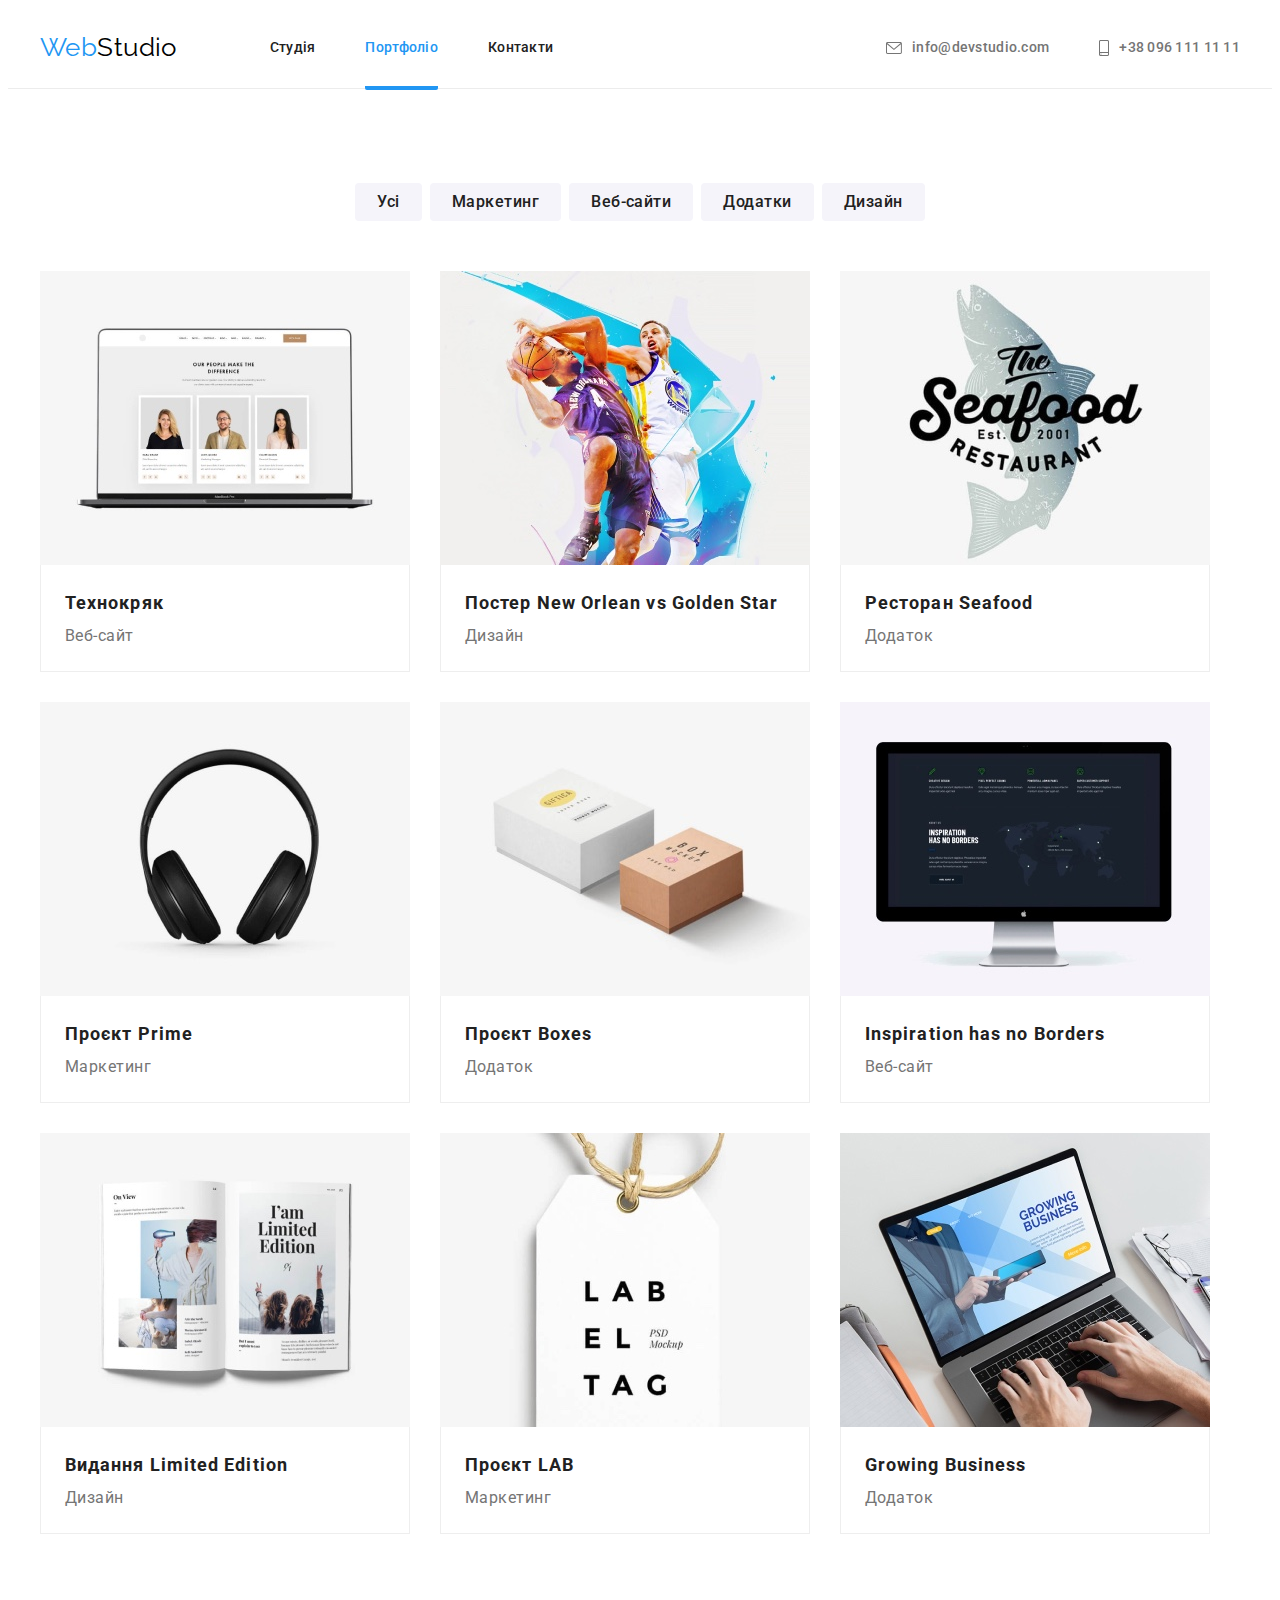
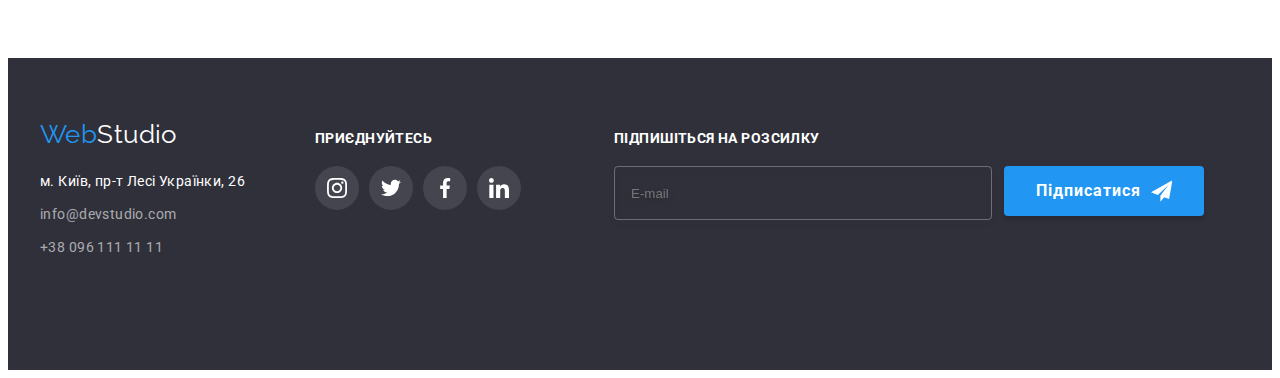
==== portfolio.html @ 144c20e2 "основа" ====
<!DOCTYPE html>
<html lang="uk">
<head>
    <meta charset="UTF-8">
    <meta http-equiv="X-UA-Compatible" content="IE=edge">
    <meta name="viewport" content="width=device-width, initial-scale=1.0">
    <title>Document</title>
    <link href="https://fonts.googleapis.com/css2?family=Raleway:wght@700&family=Roboto:wght@400;500;700;900&display=swap" 
          rel="stylesheet">
    <link rel="stylesheet" href="https://cdnjs.cloudflare.com/ajax/libs/modern-normalize/1.1.0/modern-normalize.min.css" integrity="sha512-wpPYUAdjBVSE4KJnH1VR1HeZfpl1ub8YT/NKx4PuQ5NmX2tKuGu6U/JRp5y+Y8XG2tV+wKQpNHVUX03MfMFn9Q==" 
                crossorigin="anonymous" referrerpolicy="no-referrer" />
    <link rel="stylesheet" href="./css/styles.css"/>
</head>
<body>
    <header class="header">
        <div class="container row">
            <nav class="header-left">
                <a class="studio" href="./index.html">
                    <span class="logo">Web</span><span class="logo-second">Studio</span>
                </a>
                <ul class="site-nav">
                    <li class="site-face"><a href="./index.html" class="link">Студія</a></li>
                    <li class="site-face"><a href="./portfolio.html" class="link current">Портфоліо</a></li>
                    <li class="site-face"><a href="" class="link">Контакти</a></li>
                </ul>
            </nav>
            <ul class="header-right">
                <li class="header-contact">
                    <a class="contacts-adress" href="mailto:info@devstudio.com">
                        <svg class="header-icon-mail" width="16" height="12">
                            <use href="./images/icons.svg#icon-envelope"></use>
                        </svg>
                        info@devstudio.com
                    </a>
                </li>
                <li class="header-contact">
                    <a class="contacts-adress" href="tel:+380961111111">
                        <svg class="header-icon-phone" width="10" height="16">
                            <use href="./images/icons.svg#icon-smartphone"></use>
                        </svg>
                        +38 096 111 11 11
                    </a>
                </li>
            </ul>
        </div>
    </header>
    <main>
        <section class="but-nav-main">   
            <div class="container but">
                <ul class="but-nav-row"><h1 class="benefit-title-item">Навігація вкладок</h1>
                    <li class="but-item"><button class="but-nav" type="button">Усі</button></li>
                    <li class="but-item"><button class="but-nav" type ="button">Маркетинг</button></li>
                    <li class="but-item"><button class="but-nav" type="button">Веб-сайти</button></li>
                    <li class="but-item"><button class="but-nav" type ="button">Додатки</button></li>
                    <li class="but-item"><button class="but-nav" type ="button">Дизайн</button></li>
                </ul>
            </div>
            <div class="container">
                <ul class="port-row"><h2 class="benefit-title-item">Перелік додатків та посилань</h2>   
                    <li class="port-item">
                        <a href="" class="port">
                            <div class="port-img-action">
                                <img class="port-img" src="./images/img-11.jpg" alt="Технокряк" width="370">
                                <div class="port-action">
                                    <p class="port-text-action">
                                        Ресурс пропонує комплексні пропозиції з різним рівнем функціоналу та сервісів. Все це дозволить відвідувачу отримати
                                        вичерпні відомості про компанію чи приватну особу.
                                    </p>
                                </div>
                            </div>
                            <div class="port-back">
                                <h3 class="port-link">Технокряк</h3>
                                <p class="port-link-text">Веб-сайт</p>
                            </div>
                        </a>
                    </li>
                    <li class="port-item">
                        <a href="" class="port">
                            <div class="port-img-action">
                                <img class="port-img" src="./images/img-2.jpg" alt="Постер" width="370">
                                <div class="port-action">
                                    <p class="port-text-action">
                                        Ресурс пропонує комплексні пропозиції з різним рівнем функціоналу та сервісів. Все це дозволить відвідувачу
                                        отримати
                                        вичерпні відомості про компанію чи приватну особу.
                                    </p>
                                </div>
                            </div>
                            <div class="port-back">
                                <h3 class="port-link">Постер New Orlean vs Golden Star</h3>
                                <p class="port-link-text">Дизайн</p>
                            </div>
                        </a>
                    </li>
                    <li class="port-item">
                        <a href="" class="port">
                            <div class="port-img-action">
                                <img class="port-img" src="./images/img-33.jpg" alt="Ресторан" width="370">
                                <div class="port-action">
                                    <p class="port-text-action">
                                        Ресурс пропонує комплексні пропозиції з різним рівнем функціоналу та сервісів. Все це дозволить відвідувачу
                                        отримати
                                        вичерпні відомості про компанію чи приватну особу.
                                    </p>
                                </div>
                            </div>
                            <div class="port-back">
                                <h3 class="port-link">Ресторан Seafood </h3>
                                <p class="port-link-text">Додаток</p>
                            </div>
                        </a>
                    </li>
                    <li class="port-item">
                        <a href="" class="port">
                            <div class="port-img-action">
                                <img class="port-img" src="./images/img-4.jpg" alt="Проєкт" width="370">
                                <div class="port-action">
                                    <p class="port-text-action">
                                        Ресурс пропонує комплексні пропозиції з різним рівнем функціоналу та сервісів. Все це дозволить відвідувачу
                                        отримати
                                        вичерпні відомості про компанію чи приватну особу.
                                    </p>
                                </div>
                            </div>
                            <div class="port-back">
                                <h3 class="port-link">Проєкт Prime</h3>
                                <p class="port-link-text">Маркетинг</p>
                            </div>
                        </a>
                    </li>
                    <li class="port-item">
                        <a href="" class="port"> 
                            <div class="port-img-action">
                                <img class="port-img" src="./images/img-5.jpg" alt="Проєкт" width="370">
                                <div class="port-action">
                                    <p class="port-text-action">
                                        Ресурс пропонує комплексні пропозиції з різним рівнем функціоналу та сервісів. Все це дозволить відвідувачу
                                        отримати
                                        вичерпні відомості про компанію чи приватну особу.
                                    </p>
                                </div>
                            </div>
                            <div class="port-back">
                                <h3 class="port-link">Проєкт Boxes</h3>
                                <p class="port-link-text">Додаток</p>
                            </div>
                        </a>
                    </li>
                    <li class="port-item">
                        <a href="" class="port">
                            <div class="port-img-action">
                                <img class="port-img" src="./images/img-6.jpg" alt="Inspiration" width="370">
                                <div class="port-action">
                                    <p class="port-text-action">
                                        Ресурс пропонує комплексні пропозиції з різним рівнем функціоналу та сервісів. Все це дозволить відвідувачу
                                        отримати
                                        вичерпні відомості про компанію чи приватну особу.
                                    </p>
                                </div>
                            </div>
                            <div class="port-back">
                                <h3 class="port-link">Inspiration has no Borders</h3>
                                <p class="port-link-text">Веб-сайт</p>
                            </div>
                        </a>
                    </li>
                    <li class="port-item">
                        <a href="" class="port">
                            <div class="port-img-action">
                                <img class="port-img" src="./images/img-7.jpg" alt="Видання" width="370">
                                <div class="port-action">
                                    <p class="port-text-action">
                                        Ресурс пропонує комплексні пропозиції з різним рівнем функціоналу та сервісів. Все це дозволить відвідувачу
                                        отримати
                                        вичерпні відомості про компанію чи приватну особу.
                                    </p>
                                </div>
                            </div>
                            <div class="port-back">
                                <h3 class="port-link">Видання Limited Edition</h3>
                                <p class="port-link-text">Дизайн</p>
                            </div>
                        </a>
                    </li>
                    <li class="port-item"> <a href="" class="port">
                        <div class="port-img-action">
                            <img class="port-img" src="./images/img-8.jpg" alt="Проєкт" width="370">
                            <div class="port-action">
                                <p class="port-text-action">
                                    Ресурс пропонує комплексні пропозиції з різним рівнем функціоналу та сервісів. Все це дозволить відвідувачу
                                    отримати
                                    вичерпні відомості про компанію чи приватну особу.
                                </p>
                            </div>
                        </div>
                        <div class="port-back">
                            <h3 class="port-link">Проєкт LAB</h3>
                            <p class="port-link-text">Маркетинг</p>
                        </div></a>
                    </li>
                    <li class="port-item">
                        <a href="" class="port">
                            <div class="port-img-action">
                                <img class="port-img" src="./images/img-9.jpg" alt="Growing" width="370">
                                <div class="port-action">
                                    <p class="port-text-action">
                                        Ресурс пропонує комплексні пропозиції з різним рівнем функціоналу та сервісів. Все це дозволить відвідувачу
                                        отримати
                                        вичерпні відомості про компанію чи приватну особу.
                                    </p>
                                </div>
                            </div>
                            <div class="port-back">
                                <h3 class="port-link">Growing Business</h3>
                                <p class="port-link-text">Додаток</p>
                            </div>
                        </a>
                    </li>  
                </ul>
            </div>
        </section>
    </main>
    <footer class="footer">
        <div class="container footer-main">
            <div class="footer-adress-main">
                <a class="studio-footer" href="./index.html">
                    <span class="logo">Web</span><span class="logo-third">Studio</span>
                </a>
                <address>
                    <ul>
                        <li class="li-fot"><a
                                href="https://www.google.com/maps/place/%D0%B1%D1%83%D0%BB.+%D0%9B%D0%B5%D1%81%D0%B8+%D0%A3%D0%BA%D1%80%D0%B0%D0%B8%D0%BD%D0%BA%D0%B8,+26,+%D0%9A%D0%B8%D0%B5%D0%B2,+%D0%A3%D0%BA%D1%80%D0%B0%D0%B8%D0%BD%D0%B0,+02000/@50.4265807,30.5383858,17z/data=!3m1!4b1!4m5!3m4!1s0x40d4cf0e033ecbe9:0x57a4dffefec77da0!8m2!3d50.4265807!4d30.5383858"
                                target="_blank" rel="noopener noreferrer" class="footer-geoadress">м. Київ, пр-т Лесі
                                Українки, 26</a> </li>
                        <li class="li-fot"><a href="mailto:info@devstudio.com" class="footer-adress">info@devstudio.com</a>
                        </li>
                        <li class="li-fot"><a href="tel:+380961111111" class="footer-adress">+38 096 111 11 11</a></li>
                    </ul>
                </address>
            </div>
            <div class="follow-main">
                <h3 class="follow-text">ПРИЄДНУЙТЕСЬ</h3>
                <ul class="follow">
                    <li class="follow-item">
                        <a class="follow-link">
                            <svg class="follow-icon" width="20" height="20">
                                <use href="./images/icons.svg#icon-instagram"></use>
                            </svg>
                        </a>
                    </li>
                    <li class="follow-item">
                        <a class="follow-link">
                            <svg class="follow-icon" width="20" height="20">
                                <use href="./images/icons.svg#icon-twitter"></use>
                            </svg>
                        </a>
                    </li>
                    <li class="follow-item">
                        <a class="follow-link">
                            <svg class="follow-icon" width="20" height="20">
                                <use href="./images/icons.svg#icon-facebook"></use>
                            </svg>
                        </a>
                    </li>
                    <li class="follow-item">
                        <a class="follow-link">
                            <svg class="follow-icon" width="20" height="20">
                                <use href="./images/icons.svg#icon-linkedin"></use>
                            </svg>
                        </a>
                    </li>
                </ul>
            </div>
            <div class="window">
                <h3 class="follow-text">ПІДПИШІТЬСЯ НА РОЗСИЛКУ</h3>
                <form class="window-form">
                    <label class=" window-item">
                        <input class="window-input" name="user-mail" placeholder="E-mail"></textarea>
                        <button class="button btn-window" type="submit">Підписатися
                            <svg class="window-icon" width="24" height="24">
                                <use href="./images/icons.svg#icon-send"></use>
                            </svg>
                        </button>
                    </label>
                </form>
            </div>
        </div>
    </footer>
    <script src="./js/modal.js"></script>
    </body>
</html>
---- css/styles.css ----
/*  колір тексту #757575 */
/*  колір заголовка #212121 */
/*  колір виділення #2196F3 */
/* колір фона #F5F5F5*/
/* колір фону героя #2F303A */
/*  колір фону секції з викладачами #F5F4FA */
/* колів фону під секцій з викладачами #FFFFFF */


:root {
    --primary-text-color:#757575;
    --title-text-color: #212121;
    --background-color: #F5F5F5;
    --accent-color: #2196F3;
}

p,
h1, 
h2, 
h3, 
h4 {
    margin: 0;
}
.img{
    display: block;
}

ul {
    margin: 0;
    padding-left: 0;
 }

body {
    font-family:'Roboto' , sans-serif;
    font-size: 14px ;
    letter-spacing: 0.03em;
    color: var(--primary-text-color) ; 
    text-decoration: none;
}

ul {
    list-style: none;
}
section {
    padding-top: 94px;
    padding-bottom: 94px;
}
.container {
    width: 1200px;
    padding-left: 15px;
    padding-right: 15px;
    margin-left: auto;
    margin-right: auto;
    /* outline: 2px solid tomato; */
}
.row {
    display: flex;
    align-items: center;
}
.header-left {
    display: flex;
    align-items: center;
}
.header {
    padding-top: 24px;
    padding-bottom: 25px;
    border-bottom: 1px solid #ECECEC;
}
.header-right {
    display: flex;
    justify-content: center;
    margin-left: var(--typical-padding);
    margin-left: auto;
}
/* .header-contact {
    margin-left: 50px;
} */
.header-contact:not(:last-child) {
    margin-right: 50px;
}
.studio {
    text-decoration: none;
    margin-right: 93px;
}

.logo {
    color: var(--accent-color) ;
    font-family: Raleway ; 
    font-size: 26px ;
    line-height: calc(31/26);
}

.logo-second{
    color:#000000;
    font-family: Raleway ; 
    font-size: 26px ;
    line-height: calc(31/26);
}

.logo-third{
    color:#FFFFFF;
    font-family: Raleway ; 
    font-size: 26px ;
    line-height: calc(31/26);
}
/* --------------------SITE     NAV    -------------------- */

.site-face:not(:last-child) {
    margin-right: 50px;
}

.site-nav {
    display: flex;
    margin-left: var(--typical-padding);
    transition: color 250ms cubic-bezier(0.4, 0, 0.2, 1);
}

.site-nav .link {
    color: var(--title-text-color) ;
    letter-spacing: 0.02em;
    font-weight: 500;
    text-decoration: none;
    line-height: 1.14;
}

.site-nav .link.current {
    color: var(--accent-color);
    letter-spacing: 0.02em;
    font-weight: 500;
    text-decoration: none;
    line-height: 1.14;
}

.site-face {
    position: relative;
}
 .current::after {
    content: '';
    position: absolute;
    display: block;
    border-bottom: 4px solid #2196F3;
    border-radius: 2px;
    bottom: -34px;
    left: 0;
    height: 4px;
    width: 100%;
    color: var(--accent-color);
}


.site-nav , .link:focus , .link:hover {
    color:var(--accent-color);
}
.header-icon-mail {
    width: 16px;
    height: 12px;
    fill: var(--primary-text-color);
    margin-right: 10px;
    transition: fill 250ms cubic-bezier(0.4, 0, 0.2, 1);
}
.contacts-adress {
    width: 100%;
    height: 100%;
    font-weight: 500;
    color: var(--primary-text-color);
    text-decoration: none;
    line-height: 1.71;
    letter-spacing: 0.02em;
    display: flex;
    align-items: center;
    justify-content: center;
    transition: color 250ms cubic-bezier(0.4, 0, 0.2, 1);
}
.contacts-adress:focus .header-icon-mail,
.contacts-adress:hover .header-icon-mail{
    fill: var(--accent-color);
}
.contacts-adress:focus .header-icon-phone,
.contacts-adress:hover .header-icon-phone {
    fill: var(--accent-color);
}
.header-icon-phone {
    width: 10px;
    height: 16px;
    fill: var(--primary-text-color);
    margin-right: 10px;
    transition: fill 250ms cubic-bezier(0.4, 0, 0.2, 1);
}
.contacts-adress:hover, .contacts-adress:focus {
    color: var(--accent-color) ;
}
/* -------------------------HERO------------------ */


.hero-main {
    background-color: #2F303A ;
    max-width: 1600px;
    padding-top: 200px;
    padding-bottom: 200px;
    margin-left: auto;
    margin-right: auto;
    background-image: linear-gradient(
        rgba(47, 48, 58, 0.4), 
        rgba(47, 48, 58, 0.4)), 
        url(../images/Img.jpg);
    
}

.hero {
    color: #FFFFFF;
    font-weight: 900;
    font-size: 44px;
    line-height: 1.36;
    text-align: center;
    letter-spacing: 0.06em;
    text-transform: uppercase;
    padding-bottom: 30px;
}

.button { 
    font-family: 'Roboto';
    cursor:pointer;
    color: #FFFFFF;
    background-color: var(--accent-color);
    font-weight: 216px;
    font-size: 16px;
    letter-spacing: 0.06em;
    align-items: center;
    text-align: center;
    line-height: 2;
    margin: 0 auto;
    display:block;
    border-style: none;
    box-shadow: 0px 4px 4px rgba(0, 0, 0, 0.15);
    padding: 10px 32px;
    border-radius: 4px;
}

/* -----------------------------BUT NAVIGATION------------------------*/
.but {
    display: flex;
    align-items: center;
}
.but-item:not(:last-child) {
    margin-right: 8px;
}

.but-nav-row {
    display: flex;
    margin-right:auto;
    margin-left: auto;
    padding-bottom: 50px;
}
.but-nav {
    cursor: pointer;
    font-family: 'Roboto';
    background-color:  #F5F4FA;
    color: var(--title-text-color);
    font-weight: 500;
    font-size: 16px;
    letter-spacing: 0.03em;
    line-height: 1.62;
    padding: 6px 22px;
    border-radius:4px;
    border-style: none;
    transition: background-color 250ms cubic-bezier(0.4, 0, 0.2, 1), 
                color 250ms cubic-bezier(0.4, 0, 0.2, 1),
                box-shadow 250ms cubic-bezier(0.4, 0, 0.2, 1);
}

.but-nav:focus , .but-nav:hover {
    background-color: var(--accent-color);
    color: var(--background-color);
    box-shadow: 0px 3px 1px rgba(0, 0, 0, 0.1), 
        0px 1px 2px rgba(0, 0, 0, 0.08), 
        0px 2px 2px rgba(0, 0, 0, 0.12);
}

/* ---------------------------ADVANTAGE--------------------------- */
.advantage-row {
    display: flex;
}
.advan-img:not(:last-child) {
    margin-right: 30px; 
}
.advan-img-action {
    position: relative;
    z-index: -1;
    
}

.advantage-text {
    color: #FFFFFF;
    font-weight: 700;
    font-size: 14px;
    line-height: calc(16/14);
    text-align: center;
    align-items: center;
    text-transform: uppercase;
    padding-top: 27px;
    padding-bottom: 27px;
}
.advantage-action {
    height: 70px;
    width: 100%;
    background-color: rgba(47, 48, 58, 0.8);
    align-items: center;
    text-align: center;
    position: absolute;
    right: 0;
    bottom: 0;
}
.advantage-title {
    color:var(--title-text-color);
    font-weight: 700;
    line-height: 1.14 ; 
    font-size: 36px;  
    letter-spacing: 0.03em;
    margin-bottom: 50px;
    text-align: center;
}
.advantage-img {
    display: block;
}
/* -----------------------------TEAM------------------------------ */
.team-section {
    background-color: #F5F4FA;
}
.team-row:not(:last-child) {
    margin-right: 30px;
}
.team-row {
    background-color: #FFFFFF;
    border-radius: 0px 0px 4px 4px;
    box-shadow: 0px 1px 3px rgba(0, 0, 0, 0.12), 0px 1px 1px rgba(0, 0, 0, 0.14), 0px 2px 1px rgba(0, 0, 0, 0.2);
}
.team-item {
    display: flex;
    text-align: center;
}
.team {
    color: var(--title-text-color);
    font-weight: 700;
    font-size: 36px;
    line-height: calc(42/36);
    text-align: center;
    margin-bottom: 50px;
}

.team-title {
    color: var(--title-text-color);
    font-weight: 500;
    font-size: 18px;
    line-height: 2 ;
    letter-spacing: 0.03em;
    padding-bottom: 10px;
}
.team-text-main {
    padding-top: 30px;
    padding-bottom: 30px;
}
.team-text {
    color: var(--primary-text-color);
    font-size: 16px;
    line-height:calc(19/16)
}
.team-main{
    display: flex;
    justify-content: center;
    margin-top: 16px;
}
.team-icon {
    width: 44px;
    height: 44px;
}
.team-icon:not(:last-child) {
    margin-right: 10px;
}
.team-link {
    width: 100%;
    height: 100%;
    border-radius: 50%;
    display: flex;
    align-items: center;
    justify-content: center;
    text-decoration: none;
    transition: background-color 250ms cubic-bezier(0.4, 0, 0.2, 1);
}
.team-link-pic {
    fill: #AFB1B8;
    transition: fill 250ms cubic-bezier(0.4, 0, 0.2, 1);
}


.team-link:focus, .team-link:hover {
    background-color: var(--accent-color);
}

.team-link:hover .team-link-pic,
.team-link:focus .team-link-pic {
    background-color: var(--accent-color);
    fill: #FFFFFF;
}
.link {
    text-decoration: none;
}
/* ------------------------BENEFIT----------------------- */
.icon-in-ben {
    display: flex;
    height: 120px;
    align-items: center;
    justify-content: center;
    background-color: #F5F4FA;
    margin-bottom: 30px;
}
.benefit {
    display: flex;
    padding-bottom: 0;
}
.benefit-title-item {
    display: none;
}
.ben-row {
    display: flex;
    list-style: none;
    /* text-align: left; */
}
.ben-text {
    width: 270px;
}
.ben-text-two {
    width: 270px;
}
.ben-text-row:not(:last-child) {
    margin-right: 30px;
}
.benefit-text {
    color:var(--primary-text-color);
    line-height: 1.71;
    text-decoration: none;
}
.benefit-title {
    color: var(--title-text-color);
    font-weight: 700;
    font-size: 14px;
    text-transform: uppercase;
    line-height:1.14;
    text-decoration: none;
    margin-bottom: 10px;
}
/* ------------------------CLIENTS--------------------- */



.clients-item {
    font-weight: 700;
    font-size: 36px;
    line-height: calc(42/36);
    text-align: center;
    color: var(--title-text-color);
    letter-spacing: 0.03em;
    padding-bottom: 50px;
}
.clients-pre {
    height: 92px;
    width: 170px;
}
.clients-link {
    width: 100%;
    height: 100%;
    display: flex;
    align-items: center;
    justify-content: center;
    border: 1px solid #AFB1B8;;
    border-radius: 4px;
    transition: border-color 250ms cubic-bezier(0.4, 0, 0.2, 1);
    
}
.clients-row {
    display: flex;
    justify-content: center;
}
.clients-pre:not(:last-child) {
    margin-right: 30px;
}
.clients-icon {
    fill: #AFB1B8;
    transition: fill 250ms cubic-bezier(0.4, 0, 0.2, 1);
}
.clients-link:focus .clients-icon, 
.clients-link:hover .clients-icon {
    fill: var(--accent-color);
}

.clients-link:focus, .clients-link:hover {
    border-color: var(--accent-color);
}






/* ------------------------PORTFOLIO---------------------- */
.port-img {
    display: block;
}
.port-img-action {
    display: flex;
    position: relative;
    overflow: hidden;
}

.port-text-action {
    font-style: normal;
    font-weight: 400;
    font-size: 18px;
    letter-spacing: 0.03em;
    line-height: calc(28/18);
    color: #FFFFFF;
    padding: 63px 24px;
    
}

.port:hover .port-action ,
.port:focus .port-action {
    transform: translateY(0);
    
}

.port-action {
    display: inline-block;
    position: absolute;
    content: '';
    width: 100%;
    height: 100%;
    background-color: rgba(33, 150, 243, 0.9);
    transform: translateY(100%);
    transition: transform 250ms cubic-bezier(0.4, 0, 0.2, 1);
}


.port-back {
    border-left: 1px solid #EEEEEE;
    border-right: 1px solid #EEEEEE;
    border-bottom: 1px solid #EEEEEE;
    padding: 20px 24px;
}
.port-row {
    display: flex;
    align-items: center;
    flex-wrap: wrap;
}
.port {
    text-decoration: none;
    display: block;
    transition: box-shadow 250ms cubic-bezier(0.4, 0, 0.2, 1);
}
.port:hover, .port:focus {
    box-shadow: 0px 1px 1px rgba(0, 0, 0, 0.12), 
        0px 4px 4px rgba(0, 0, 0, 0.06), 
        1px 4px 6px rgba(0, 0, 0, 0.16);
}
.port-item {
    margin-bottom: 30px;

}
.port-item:nth-child(3n) {
    margin-right: 30px;
    margin-left: 30px;
}
.port-link {
    color: var(--title-text-color);
    font-weight: 700;
    font-size: 18px;
    line-height:2;
    letter-spacing: 0.06em;
    text-decoration: none;
}
.port-link-text {
    color: var(--primary-text-color);
    font-size: 16px;
    line-height:1.88;
    letter-spacing: 0.03em;
    text-decoration: none;
}
/* ------------------------FOOTER----------------------- */
.follow {
    display: flex;
    justify-content: center;
    margin: 0px;
    text-transform: uppercase;
    margin-top: 16px;
}
.follow-text {
    font-weight: 700;
    font-size: 14px;
    line-height: calc(16/14);
    letter-spacing: 0.03em;
    color: #FFFFFF;
    margin-bottom: 20px;
    text-align: left;
}

.follow-item:not(:last-child) {
    margin-right: 10px;
}
.follow-icon {
    fill: #FFFFFF;
}
.follow-link:hover, .follow-link:focus {
    background-color: var(--accent-color);
    
}
.follow-item {
    width: 44px;
    height: 44px;
    border-radius: 50%;
    background-color:rgba(255, 255, 255, 0.1);
    display: flex;
}
.follow-link {
    width: 100%;
    height: 100%;
    display: flex;
    align-items: center;
    justify-content: center;
    border-radius: 50%;
    transition: background-color 250ms cubic-bezier(0.4, 0, 0.2, 1);
        
}
.footer .container {
    display: flex;
}
.footer {
    background-color: #2F303A;
    text-decoration: none;
    padding-top: 60px;
    height: 252px;
}
.footer-main {
    display: flex;
    align-items: baseline;
}
.footer-adress-main {
    display: flex;
    flex-direction: column;
}
.follow-main {
    display: block;
    margin-top: 12px;
    margin-left: 70px;
}
.window {
    display: block;
    align-items: center;
    text-align: center;
    margin-top: 12px;
    margin-left: 93px;
}
.window-item {
    display: flex;
    justify-content: center;
    margin: 0px;
    text-transform: uppercase;
    margin-top: 16px;
    color: transparent;
}
/* .window-input {
    width: 358px;
    height: 50px;
    border: 1px solid rgba(255, 255, 255, 0.3);
    border-radius: 4px;
    filter: drop-shadow(0px 4px 4px rgba(0, 0, 0, 0.15));
    margin-left: 0 auto;
    resize: none;
    margin-right: 12px;
    padding-left: 16px;
    padding-top: 15px;
    padding-bottom: 15px;
    color: rgba(255, 255, 255, 0.6);
    font-size: 16px;
    line-height: calc(20/16);
    display: flex;
    align-items: center;
    letter-spacing: 0.03em;
    color: rgba(255, 255, 255, 0.6);
} */
.window-input {
    width: 358px;
    height: 50px;
    color: rgba(255, 255, 255, 0.6);
    background-color: transparent;
    padding-left: 16px;
    border: 1px solid rgba(255, 255, 255, 0.3);
    filter: drop-shadow(0px 4px 4px rgba(0, 0, 0, 0.15));
    border-radius: 4px;
    outline: none;

}
.btn-window {
    width: 200px;
    height: 50px;
    display: flex;
    margin-left: 12px;
    font-weight: 700;
}
.window-icon {
    margin-left: 10px;
}
.studio-footer {
    text-decoration: none;
}

.footer-geoadress {
    color:#FFFFFF;
    text-decoration: none;
    font-size: 14px;
    line-height: 1.71;
    letter-spacing: 0.03;
    transition: color 250ms cubic-bezier(0.4, 0, 0.2, 1);
}
.footer-geoadress:hover , .footer-geoadress:focus {
    color:var(--accent-color);
}

.footer-adress:hover , .footer-adress:focus {
    color: var(--accent-color);
}
.footer-adress {
    text-decoration: none;
    font-size: 14px;
    letter-spacing: 0.03;
    line-height: 1.71;
    color:  rgba(255, 255, 255, 0.6);
    transition: color 250ms cubic-bezier(0.4, 0, 0.2, 1);
}
 address {
    font-style: normal;
    margin-top: 20px;
 }
.li-fot {
    margin-bottom: 9px;
}




.backdrop {
    position: fixed;
    top: 0;
    left: 0;
    width: 100%;
    height: 100%;
    background-color: rgba(0, 0, 0, 0.2);
    opacity: 1;
    transition: opacity 250ms cubic-bezier(0.4, 0, 0.2, 1);
}

.backdrop.is-hidden.modal {
    transform: translate(-50%, -50%) scale(0.9);
    opacity: 0;
}


.button-modal-close {
    position: absolute;
    top: 8px;
    right: 8px;
    padding: 0;
    margin: 0;
    width: 30px;
    height: 30px;
    border-radius: 50%;
    background: #FFFFFF;
    border: 1px solid rgba(0, 0, 0, 0.1);
    box-shadow: none;
}
.modal-icon-close {
    position: absolute;
    top: 50%;
    left: 50%;
    transform: translate(-50%, -50%);
    width: 11px;
    height: 11px;
}
.modal-title {
    font-weight: 700;
    font-size: 20px;
    line-height: calc(23/30);
    text-align: center;
    letter-spacing: 0.03em;
    color:var(--title-text-color);
    margin-bottom: 30px;
}
.modal-input {
    width: 100%;
    height: 40px;
    border: 1px solid rgba(33, 33, 33, 0.2);
    border-radius: 4px;
    background-color: transparent;
    font-size: 14px;
    padding-left: 42px;
}
.modal-label {
    font-family: 'Roboto';
    font-style: normal;
    font-weight: 400;
    font-size: 12px;
    line-height: calc(14/12);
    letter-spacing: 0.01em;
    color: var(--primary-text-color);
}
.modal-text::placeholder {
    color: rgba(117, 117, 117, 0.5);
    font-family: 'Roboto';
    font-style: normal;
    font-weight: 400;
    font-size: 12px;
    line-height: calc(14/12);
    letter-spacing: 0.01em;
}
.modal-privacy {
    margin-top: 20px;
    margin-bottom: 30px;
    display: flex;
    align-items: center;
    text-align: center;
}
.modal-field { 
    margin-bottom: 10px;
}
.check-text {
    font-size: 14px;
    font-weight: 400;
    line-height: calc(24/14);
    letter-spacing: 0.03em;
    color:var(--primary-text-color);
    display: flex;
    text-align: center;
    align-items: center;
}
.modal-link {
    color: var(--accent-color);
}


.visually-hidden {
    position: absolute;
    white-space: nowrap;
    width: 1px;
    height: 1px;
    overflow: hidden;
    border: 0;
    padding: 0;
    clip: rect(0 0 0 0);
    clip-path: inset(50%);
    margin: -1px;
}
.check-text span {
    width: 16px;
    height: 15px;
    border: 2px solid var(--title-text-color);
    border-radius: 3px;
    margin-right: 7px;
    display: flex;
    align-items: center;
    justify-content: center;
    fill: transparent;
    transition: color 250ms cubic-bezier(0.4, 0, 0.2, 1);
}
.modal-check:checked + .check-text span {
    background-color: var(--accent-color);
    border-color: transparent;
    fill: #FFFFFF;
}
.modal-check:focus + .check-text span {
    border-color: var(--accent-color);
}

.modal-text {
    width: 100%;
    height: 120px;
    padding: 12px 16px;
    border: 1px solid rgba(33, 33, 33, 0.2);
    border-radius: 4px;
    resize: none;
    margin-top: 4px;
}
.modal-text:focus , .modal-text:hover {
    outline-color: var(--accent-color);
}
.modal-icon {
    position: absolute;
    top: 50%;
    left: 10px;
    transform: translateY(-50%);
}

.input:checked + .icon {
    background-image: none;
    fill:#FFFFFF;
    background-color: var(--accent-color);
}

.input-wrap {
    position: relative;
    margin-top: 4px;
}
.modal-input:focus , .modal-input:hover {
    outline-color: var(--accent-color);
}
.modal-input:focus + .modal-icon {
    fill: var(--accent-color);
}

.backdrop.is-hidden {
    opacity: 0;
    pointer-events: none;
}

.modal {
    min-height: 581px;
    width: 528px;
    padding: 40px;
    background-color: #FFFFFF;
    box-shadow: 0px 1px 3px rgba(0, 0, 0, 0.12),
        0px 1px 1px rgba(0, 0, 0, 0.14),
        0px 2px 1px rgba(0, 0, 0, 0.2);
    border-radius: 4px;
    position: absolute;
    top: 50%;
    left: 50%;
    transform: translate(-50%, -50%) scale(1);
    transition: transform 250ms cubic-bezier(0.4, 0, 0.2, 1), 
                opacity 250ms cubic-bezier(0.4, 0, 0.2, 1) ;
}
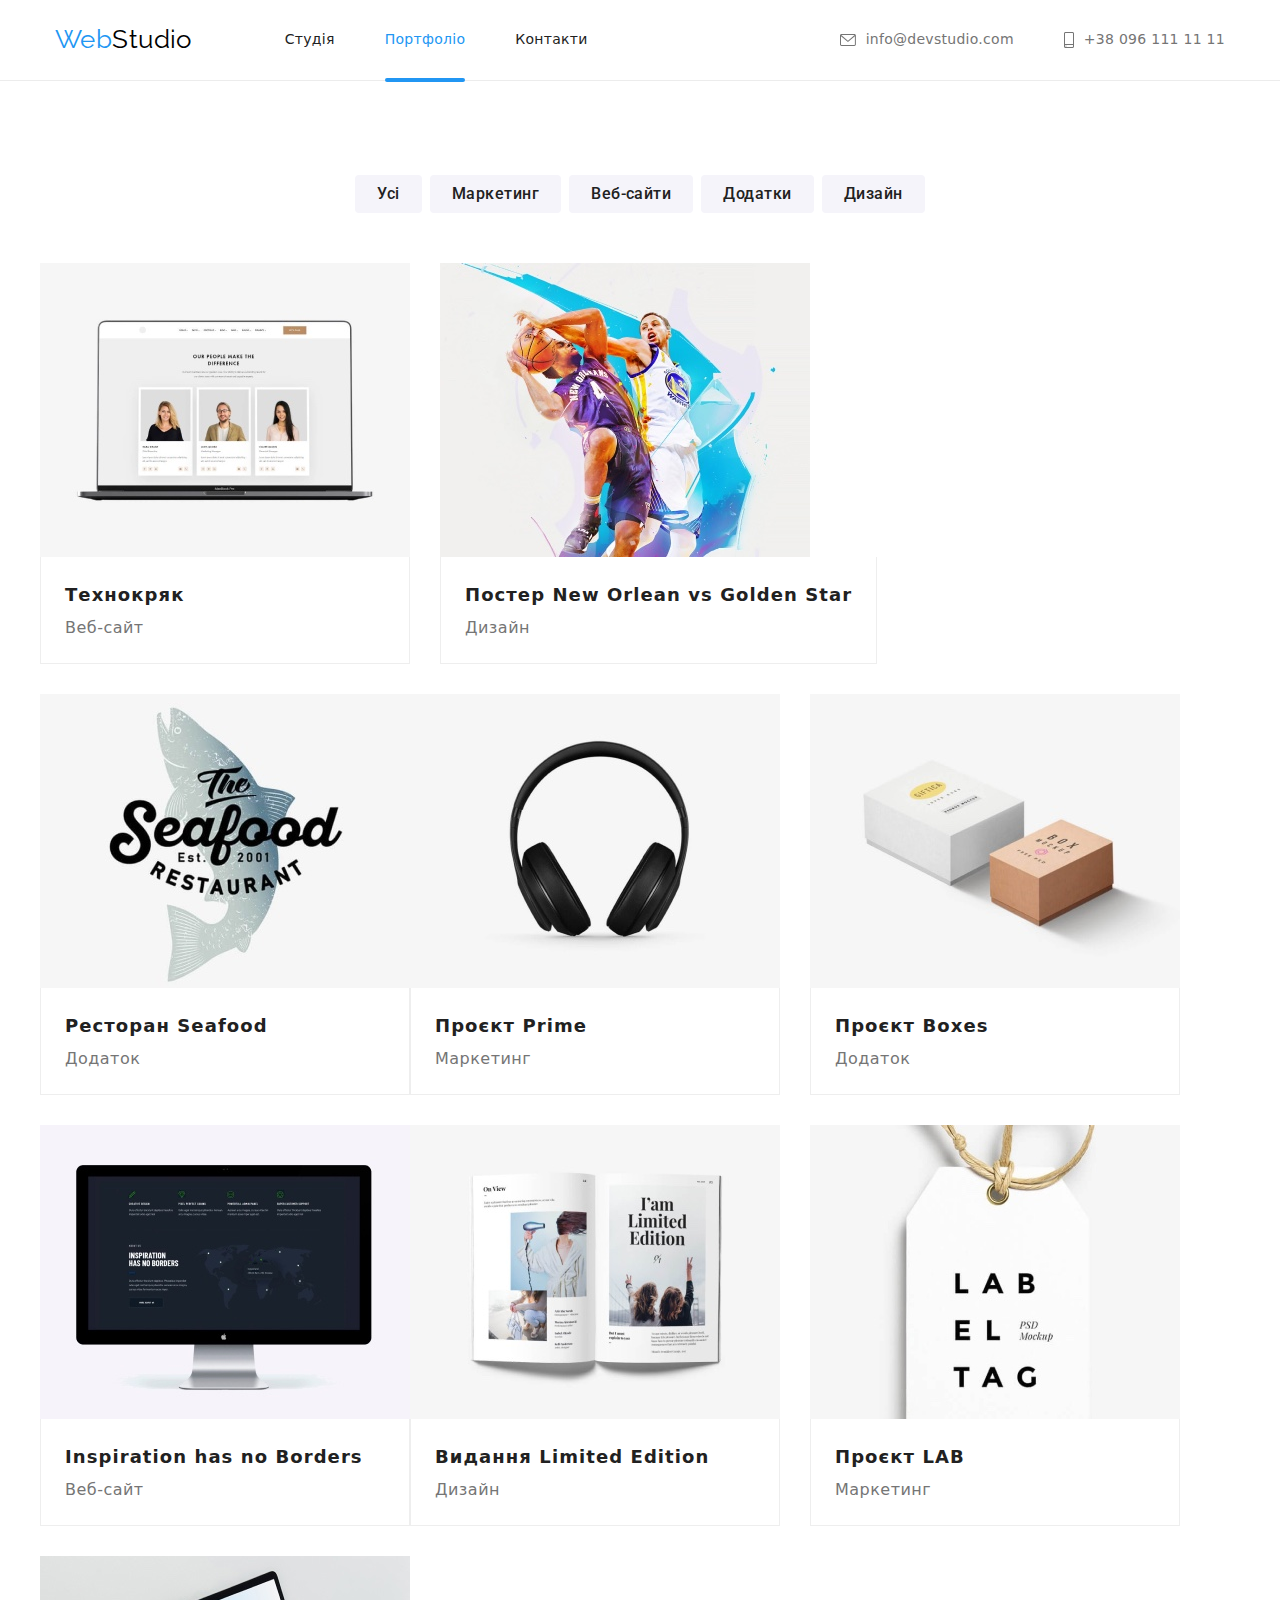
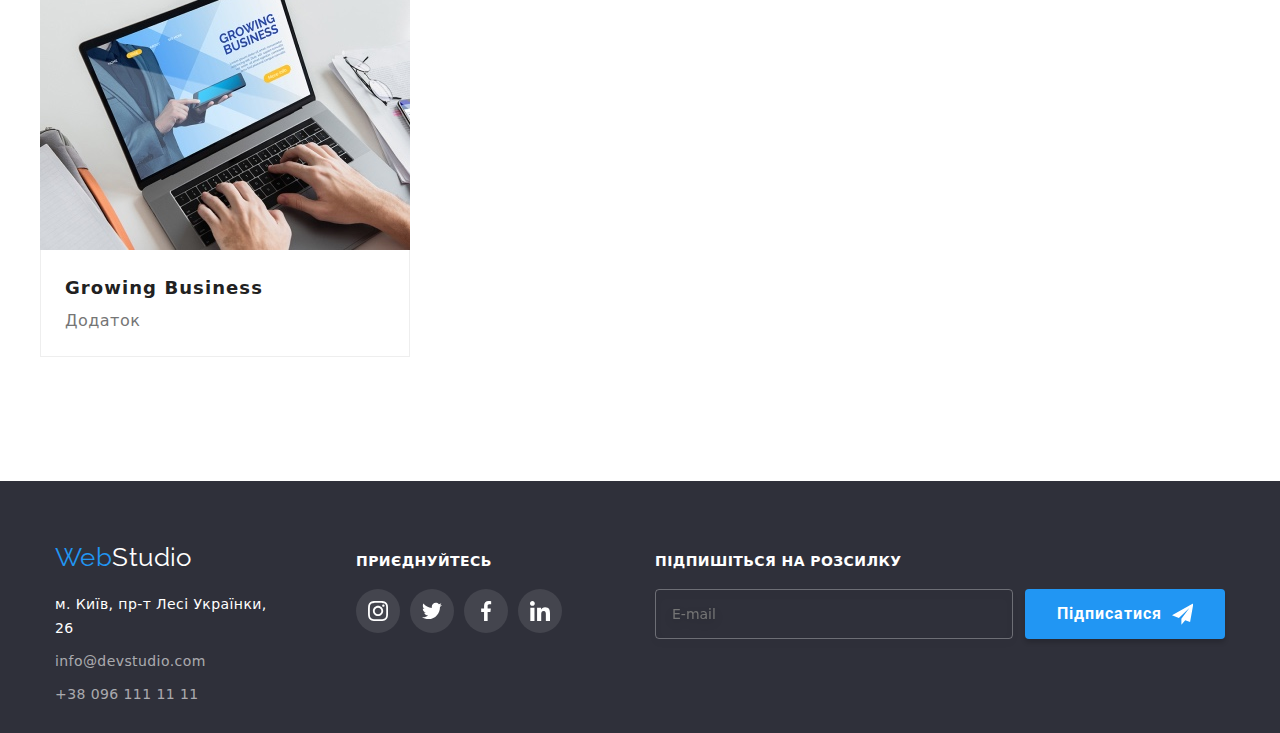
==== commit 0cd15066: "BEM and SAAS" ====
--- a/portfolio.html
+++ b/portfolio.html
@@ -9,6 +9,7 @@
           rel="stylesheet">
     <link rel="stylesheet" href="https://cdnjs.cloudflare.com/ajax/libs/modern-normalize/1.1.0/modern-normalize.min.css" integrity="sha512-wpPYUAdjBVSE4KJnH1VR1HeZfpl1ub8YT/NKx4PuQ5NmX2tKuGu6U/JRp5y+Y8XG2tV+wKQpNHVUX03MfMFn9Q==" 
                 crossorigin="anonymous" referrerpolicy="no-referrer" />
+    <link rel="stylesheet" href="./css/main.min.css">
     <link rel="stylesheet" href="./css/styles.css"/>
 </head>
 <body>
@@ -45,17 +46,17 @@
         </div>
     </header>
     <main>
-        <section class="but-nav-main">   
-            <div class="container but">
-                <ul class="but-nav-row"><h1 class="benefit-title-item">Навігація вкладок</h1>
-                    <li class="but-item"><button class="but-nav" type="button">Усі</button></li>
-                    <li class="but-item"><button class="but-nav" type ="button">Маркетинг</button></li>
-                    <li class="but-item"><button class="but-nav" type="button">Веб-сайти</button></li>
-                    <li class="but-item"><button class="but-nav" type ="button">Додатки</button></li>
-                    <li class="but-item"><button class="but-nav" type ="button">Дизайн</button></li>
-                </ul>
-            </div>
-            <div class="container">
+        <section class="navigation">   
+            <div class="container navigation__content">
+                <ul class="navigation__row"><h1 class="navigation__title visually__hidden">Навігація вкладок</h1>
+                    <li class="navigation__cell"><button class="navigation__button" type="button">Усі</button></li>
+                    <li class="navigation__cell"><button class="navigation__button" type ="button">Маркетинг</button></li>
+                    <li class="navigation__cell"><button class="navigation__button" type="button">Веб-сайти</button></li>
+                    <li class="navigation__cell"><button class="navigation__button" type ="button">Додатки</button></li>
+                    <li class="navigation__cell"><button class="navigation__button" type ="button">Дизайн</button></li>
+                </ul>
+            </div>
+            <div class="container portfolio">
                 <ul class="port-row"><h2 class="benefit-title-item">Перелік додатків та посилань</h2>   
                     <li class="port-item">
                         <a href="" class="port">
--- a/css/main.min.css
+++ b/css/main.min.css
@@ -0,0 +1 @@
+p,h1,h2,h3,h4{margin:0}.img{display:block}ul{margin:0;padding-left:0}body{font-family:"Roboto",sans-serif;font-size:14px;letter-spacing:.03em;color:#757575;text-decoration:none}ul{list-style:none}section{padding-top:94px;padding-bottom:94px}.container{width:1200px;padding-left:15px;padding-right:15px;margin-left:auto;margin-right:auto}.visually__hidden{position:absolute;white-space:nowrap;width:1px;height:1px;overflow:hidden;border:0;padding:0;clip:rect(0 0 0 0);clip-path:inset(50%);margin:-1px}/*! modern-normalize v1.1.0 | MIT License | https://github.com/sindresorhus/modern-normalize */*,::before,::after{box-sizing:border-box}html{line-height:1.15;-webkit-text-size-adjust:100%;-moz-tab-size:4;tab-size:4}body{margin:0;font-family:system-ui,-apple-system,"Segoe UI",Roboto,Helvetica,Arial,sans-serif,"Apple Color Emoji","Segoe UI Emoji"}hr{height:0;color:inherit}abbr[title]{text-decoration:underline dotted}b,strong{font-weight:bolder}code,kbd,samp,pre{font-family:ui-monospace,SFMono-Regular,Consolas,"Liberation Mono",Menlo,monospace;font-size:1em}small{font-size:80%}sub,sup{font-size:75%;line-height:0;position:relative;vertical-align:baseline}sub{bottom:-0.25em}sup{top:-0.5em}table{text-indent:0;border-color:inherit}button,input,optgroup,select,textarea{font-family:inherit;font-size:100%;line-height:1.15;margin:0}button,select{text-transform:none}button,[type=button],[type=reset],[type=submit]{-webkit-appearance:button}::-moz-focus-inner{border-style:none;padding:0}:-moz-focusring{outline:1px dotted ButtonText}:-moz-ui-invalid{box-shadow:none}legend{padding:0}progress{vertical-align:baseline}::-webkit-inner-spin-button,::-webkit-outer-spin-button{height:auto}[type=search]{-webkit-appearance:textfield;outline-offset:-2px}::-webkit-search-decoration{-webkit-appearance:none}::-webkit-file-upload-button{-webkit-appearance:button;font:inherit}summary{display:list-item}.row{display:flex;align-items:center}.header-left{display:flex;align-items:center}.header{padding-top:24px;padding-bottom:25px;border-bottom:1px solid #ececec}.header-right{display:flex;justify-content:center;margin-left:auto}.header-contact:not(:last-child){margin-right:50px}.studio{text-decoration:none;margin-right:93px}.logo{color:#2196f3;font-family:Raleway;font-size:26px;line-height:1.1923076923}.logo-second{color:#000;font-family:Raleway;font-size:26px;line-height:1.1923076923}.site-nav{display:flex;margin-left:var(--typical-padding);transition:color 250ms cubic-bezier(0.4, 0, 0.2, 1)}.site-nav .link{color:#212121;letter-spacing:.02em;font-weight:500;text-decoration:none;line-height:1.14}.site-nav .link:focus,.site-nav .link:hover{color:#2196f3}.site-nav .link.current{color:#2196f3;letter-spacing:.02em;font-weight:500;text-decoration:none;line-height:1.14}.site-nav .link.current::after{content:"";position:absolute;display:block;border-bottom:4px solid #2196f3;border-radius:2px;bottom:-34px;left:0;height:4px;width:100%;color:#2196f3}.site-face{position:relative}.site-face:not(:last-child){margin-right:50px}.header-icon-mail{width:16px;height:12px;fill:#757575;margin-right:10px;transition:fill 250ms cubic-bezier(0.4, 0, 0.2, 1)}.contacts-adress:focus .header-icon-mail,.contacts-adress:hover .header-icon-mail{fill:#2196f3}.contacts-adress{width:100%;height:100%;font-weight:500;color:#757575;text-decoration:none;line-height:1.71;letter-spacing:.02em;display:flex;align-items:center;justify-content:center;transition:color 250ms cubic-bezier(0.4, 0, 0.2, 1)}.contacts-adress:hover,.contacts-adress:focus{color:#2196f3}.header-icon-phone{width:10px;height:16px;fill:#757575;margin-right:10px;transition:fill 250ms cubic-bezier(0.4, 0, 0.2, 1)}.contacts-adress:focus .header-icon-phone,.contacts-adress:hover .header-icon-phone{fill:#2196f3}.hero-main{background-color:#2f303a;max-width:1600px;padding-top:200px;padding-bottom:200px;margin-left:auto;margin-right:auto;background-image:linear-gradient(rgba(47, 48, 58, 0.4), rgba(47, 48, 58, 0.4)),url(../images/Img.jpg)}.hero{font-family:"Roboto",sans-serif;font-style:normal;color:#fff;font-weight:900;font-size:44px;line-height:1.36;text-align:center;align-items:center;letter-spacing:.06em;text-transform:uppercase;padding-bottom:30px}.hero-text{max-width:696px;height:120px;margin-left:auto;margin-right:auto}.button{font-family:"Roboto";cursor:pointer;color:#fff;background-color:#2196f3;font-weight:216px;font-size:16px;letter-spacing:.06em;align-items:center;text-align:center;line-height:2;margin:0 auto;display:block;border-style:none;box-shadow:0px 4px 4px rgba(0,0,0,.15);padding:10px 32px;border-radius:4px}.icon-in-ben{display:flex;height:120px;align-items:center;justify-content:center;background-color:#f5f4fa;margin-bottom:30px}.benefit{display:flex;padding-bottom:0}.benefit-text{color:#757575;line-height:1.71;text-decoration:none}.ben-row{display:flex;list-style:none}.ben-text{width:270px}.ben-text-two{width:270px}.ben-text-row:not(:last-child){margin-right:30px}.benefit-title{color:#212121;font-weight:700;font-size:14px;text-transform:uppercase;line-height:1.14;text-decoration:none;margin-bottom:10px}.benefit-title-item{display:none}.excellence__row{display:flex}.advantage__card:not(:last-child){margin-right:30px}.advantage__content{position:relative;z-index:-1}.advantage__text{color:#fff;font-weight:700;font-size:14px;line-height:1.1428571429;text-align:center;align-items:center;text-transform:uppercase;padding-top:27px;padding-bottom:27px}.advantage__action{height:70px;width:100%;background-color:rgba(47,48,58,.8);align-items:center;text-align:center;position:absolute;right:0;bottom:0}.excellence__title{color:#212121;font-weight:700;line-height:1.14;font-size:36px;letter-spacing:.03em;margin-bottom:50px;text-align:center}.advantage__image{display:block}.team-section{background-color:#f5f4fa}.team-row{background-color:#fff;border-radius:0px 0px 4px 4px;box-shadow:0px 1px 3px rgba(0,0,0,.12),0px 1px 1px rgba(0,0,0,.14),0px 2px 1px rgba(0,0,0,.2)}.team-row:not(:last-child){margin-right:30px}.team{color:#212121;font-weight:700;font-size:36px;line-height:1.1666666667;text-align:center;margin-bottom:50px}.team-item{display:flex;text-align:center}.team-title{color:#212121;font-weight:500;font-size:18px;line-height:2;letter-spacing:.03em;padding-bottom:10px}.team-text{color:#757575;font-size:16px;line-height:1.1875}.team-text-main{padding-top:30px;padding-bottom:30px}.team-main{display:flex;justify-content:center;margin-top:16px}.team-icon{width:44px;height:44px}.team-icon:not(:last-child){margin-right:10px}.team-link{width:100%;height:100%;border-radius:50%;display:flex;align-items:center;justify-content:center;text-decoration:none;transition:background-color 250ms cubic-bezier(0.4, 0, 0.2, 1)}.team-link:focus,.team-link:hover{background-color:#2196f3}.team-link-pic{fill:#afb1b8;transition:fill 250ms cubic-bezier(0.4, 0, 0.2, 1)}.team-link:hover .team-link-pic,.team-link:focus .team-link-pic{background-color:#2196f3;fill:#fff}.link{text-decoration:none}.clients__title{font-weight:700;font-size:36px;line-height:1.1666666667;text-align:center;color:#212121;letter-spacing:.03em;padding-bottom:50px}.clients__card{height:92px;width:170px}.clients__card:not(:last-child){margin-right:30px}.clients__link{width:100%;height:100%;display:flex;align-items:center;justify-content:center;border:1px solid #afb1b8;border-radius:4px;transition:border-color 250ms cubic-bezier(0.4, 0, 0.2, 1)}.clients__link:focus,.clients__link:hover{border-color:#2196f3}.clients__list{display:flex;justify-content:center}.clients__icon{fill:#afb1b8;transition:fill 250ms cubic-bezier(0.4, 0, 0.2, 1)}.clients__link:focus .clients__icon,.clients__link:hover .clients__icon{fill:#2196f3}.backdrop{position:fixed;top:0;left:0;width:100%;height:100%;background-color:rgba(0,0,0,.2);opacity:1;transition:opacity 250ms cubic-bezier(0.4, 0, 0.2, 1)}.backdrop.is-hidden.modal{transform:translate(-50%, -50%) scale(0.9);opacity:0}.button-modal-close{position:absolute;top:8px;right:8px;padding:0;margin:0;width:30px;height:30px;border-radius:50%;background:#fff;border:1px solid rgba(0,0,0,.1);box-shadow:none}.modal-icon-close{position:absolute;top:50%;left:50%;transform:translate(-50%, -50%);width:11px;height:11px}.modal-input{width:100%;height:40px;border:1px solid rgba(33,33,33,.2);border-radius:4px;background-color:rgba(0,0,0,0);font-size:14px;padding-left:42px}.modal-label{font-family:"Roboto";font-style:normal;font-weight:400;font-size:12px;line-height:1.1666666667;letter-spacing:.01em;color:#757575}.modal-privacy{margin-top:20px;margin-bottom:30px;display:flex;align-items:center;text-align:center}.modal-field{margin-bottom:10px}.check-text{font-size:14px;font-weight:400;line-height:1.7142857143;letter-spacing:.03em;color:#757575;display:flex;text-align:center;align-items:center}.modal-link{color:#2196f3}.check-text span{width:16px;height:15px;border:2px solid #212121;border-radius:3px;margin-right:7px;display:flex;align-items:center;justify-content:center;fill:rgba(0,0,0,0);transition:color 250ms cubic-bezier(0.4, 0, 0.2, 1)}.modal-check:checked+.check-text span{background-color:#2196f3;border-color:rgba(0,0,0,0);fill:#fff}.modal-check:focus+.check-text span{border-color:#2196f3}.modal-text{width:100%;height:120px;padding:12px 16px;border:1px solid rgba(33,33,33,.2);border-radius:4px;resize:none;margin-top:4px}.modal-text::placeholder{color:rgba(117,117,117,.5);font-family:"Roboto";font-style:normal;font-weight:400;font-size:12px;line-height:1.1666666667;letter-spacing:.01em}.modal-text:focus,.modal-text:hover{outline-color:#2196f3}.modal-icon{position:absolute;top:50%;left:10px;transform:translateY(-50%)}.modal-input:focus+.modal-icon{fill:#2196f3}.input:checked+.icon{background-image:none;fill:#fff;background-color:#2196f3}.input-wrap{position:relative;margin-top:4px}.backdrop.is-hidden{opacity:0;pointer-events:none}.modal{min-height:581px;width:528px;padding:40px;background-color:#fff;box-shadow:0px 1px 3px rgba(0,0,0,.12),0px 1px 1px rgba(0,0,0,.14),0px 2px 1px rgba(0,0,0,.2);border-radius:4px;position:absolute;top:50%;left:50%;transform:translate(-50%, -50%) scale(1);transition:transform 250ms cubic-bezier(0.4, 0, 0.2, 1),opacity 250ms cubic-bezier(0.4, 0, 0.2, 1)}.modal-input:focus,.modal-input:hover{outline-color:#2196f3}.modal-title{font-weight:700;font-size:20px;line-height:.7666666667;text-align:center;letter-spacing:.03em;color:#212121;margin-bottom:30px}.footer .container{display:flex}.footer{background-color:#2f303a;text-decoration:none;padding-top:60px;height:252px}.footer-main{display:flex;align-items:baseline}.footer-adress-main{display:flex;flex-direction:column}.logo-third{color:#fff;font-family:Raleway;font-size:26px;line-height:1.1923076923}.studio-footer{text-decoration:none}.footer-geoadress{color:#fff;text-decoration:none;font-size:14px;line-height:1.71;letter-spacing:.03;transition:color 250ms cubic-bezier(0.4, 0, 0.2, 1)}.footer-geoadress:hover,.footer-geoadress:focus{color:#2196f3}.footer-adress{text-decoration:none;font-size:14px;letter-spacing:.03;line-height:1.71;color:rgba(255,255,255,.6);transition:color 250ms cubic-bezier(0.4, 0, 0.2, 1)}.footer-adress:hover,.footer-adress:focus{color:#2196f3}address{font-style:normal;margin-top:20px}.li-fot{margin-bottom:9px}.follow{display:flex;justify-content:center;margin:0px;text-transform:uppercase;margin-top:16px}.follow-icon{fill:#fff}.follow-text{font-weight:700;font-size:14px;line-height:1.1428571429;letter-spacing:.03em;color:#fff;margin-bottom:20px;text-align:left}.follow-item{width:44px;height:44px;border-radius:50%;background-color:rgba(255,255,255,.1);display:flex}.follow-item:not(:last-child){margin-right:10px}.follow-link{width:100%;height:100%;display:flex;align-items:center;justify-content:center;border-radius:50%;transition:background-color 250ms cubic-bezier(0.4, 0, 0.2, 1)}.follow-link:focus,.follow-link:hover{background-color:#2196f3}.follow-main{display:block;margin-top:12px;margin-left:70px}.window{display:block;align-items:center;text-align:center;margin-top:12px;margin-left:93px}.window-item{display:flex;justify-content:center;margin:0px;text-transform:uppercase;margin-top:16px;color:rgba(0,0,0,0)}.window-input{width:358px;height:50px;color:rgba(255,255,255,.6);background-color:rgba(0,0,0,0);padding-left:16px;border:1px solid rgba(255,255,255,.3);filter:drop-shadow(0px 4px 4px rgba(0, 0, 0, 0.15));border-radius:4px;outline:none}.btn-window{width:200px;height:50px;display:flex;margin-left:12px;font-weight:700}.window-icon{margin-left:10px}.navigation__content{display:flex;align-items:center}.navigation__cell:not(:last-child){margin-right:8px}.navigation__row{display:flex;margin-right:auto;margin-left:auto;padding-bottom:50px}.navigation__button{cursor:pointer;font-family:"Roboto";background-color:#f5f4fa;color:#212121;font-weight:500;font-size:16px;letter-spacing:.03em;line-height:1.62;padding:6px 22px;border-radius:4px;border-style:none;transition:background-color 250ms cubic-bezier(0.4, 0, 0.2, 1),color 250ms cubic-bezier(0.4, 0, 0.2, 1),box-shadow 250ms cubic-bezier(0.4, 0, 0.2, 1)}.navigation__button:hover,.navigation__button:focus{background-color:#2196f3;color:#f5f5f5;box-shadow:0px 3px 1px rgba(0,0,0,.1),0px 1px 2px rgba(0,0,0,.08),0px 2px 2px rgba(0,0,0,.12)}.port-img{display:block}.port-img-action{display:flex;position:relative;overflow:hidden}.port-text-action{font-style:normal;font-weight:400;font-size:18px;letter-spacing:.03em;line-height:1.5555555556;color:#fff;padding:63px 24px}.port-action{display:inline-block;position:absolute;content:"";width:370px;height:100%;background-color:rgba(33,150,243,.9);transform:translateY(100%);transition:transform 250ms cubic-bezier(0.4, 0, 0.2, 1)}.port:hover .port-action,.port:focus .port-action{transform:translateY(0)}.portfolio{padding-left:0;padding-right:0}.port-back{border-left:1px solid #eee;border-right:1px solid #eee;border-bottom:1px solid #eee;padding:20px 24px}.port-row{display:flex;align-items:center;flex-wrap:wrap}.port{text-decoration:none;display:block;transition:box-shadow 250ms cubic-bezier(0.4, 0, 0.2, 1)}.port:hover,.port:focus{box-shadow:0px 1px 1px rgba(0,0,0,.12),0px 4px 4px rgba(0,0,0,.06),1px 4px 6px rgba(0,0,0,.16)}.port-item{margin-bottom:30px}.port-item:nth-child(3n){margin-right:30px;margin-left:30px}.port-link{color:#212121;font-weight:700;font-size:18px;line-height:2;letter-spacing:.06em;text-decoration:none}.port-link-text{color:#757575;font-size:16px;line-height:1.88;letter-spacing:.03em;text-decoration:none}/*# sourceMappingURL=main.min.css.map */--- a/css/styles.css
+++ b/css/styles.css
@@ -7,13 +7,13 @@
 /* колів фону під секцій з викладачами #FFFFFF */
 
 
-:root {
+/* :root {
     --primary-text-color:#757575;
     --title-text-color: #212121;
     --background-color: #F5F5F5;
     --accent-color: #2196F3;
-}
-
+} */
+/* 
 p,
 h1, 
 h2, 
@@ -51,9 +51,8 @@
     padding-right: 15px;
     margin-left: auto;
     margin-right: auto;
-    /* outline: 2px solid tomato; */
-}
-.row {
+} */
+/* .row {
     display: flex;
     align-items: center;
 }
@@ -75,10 +74,10 @@
 /* .header-contact {
     margin-left: 50px;
 } */
-.header-contact:not(:last-child) {
+/* .header-contact:not(:last-child) {
     margin-right: 50px;
-}
-.studio {
+} */ */
+/* .studio {
     text-decoration: none;
     margin-right: 93px;
 }
@@ -95,17 +94,17 @@
     font-family: Raleway ; 
     font-size: 26px ;
     line-height: calc(31/26);
-}
-
-.logo-third{
+} */
+
+/* .logo-third{
     color:#FFFFFF;
     font-family: Raleway ; 
     font-size: 26px ;
     line-height: calc(31/26);
-}
+} */
 /* --------------------SITE     NAV    -------------------- */
 
-.site-face:not(:last-child) {
+/* .site-face:not(:last-child) {
     margin-right: 50px;
 }
 
@@ -157,6 +156,7 @@
     fill: var(--primary-text-color);
     margin-right: 10px;
     transition: fill 250ms cubic-bezier(0.4, 0, 0.2, 1);
+    
 }
 .contacts-adress {
     width: 100%;
@@ -188,11 +188,11 @@
 }
 .contacts-adress:hover, .contacts-adress:focus {
     color: var(--accent-color) ;
-}
+} */
 /* -------------------------HERO------------------ */
 
 
-.hero-main {
+/* .hero-main {
     background-color: #2F303A ;
     max-width: 1600px;
     padding-top: 200px;
@@ -234,24 +234,24 @@
     box-shadow: 0px 4px 4px rgba(0, 0, 0, 0.15);
     padding: 10px 32px;
     border-radius: 4px;
-}
+} */
 
 /* -----------------------------BUT NAVIGATION------------------------*/
-.but {
-    display: flex;
-    align-items: center;
-}
-.but-item:not(:last-child) {
+/* .navigation__content {
+    display: flex;
+    align-items: center;
+}
+.navigation__cell:not(:last-child) {
     margin-right: 8px;
 }
 
-.but-nav-row {
+.navigation__row {
     display: flex;
     margin-right:auto;
     margin-left: auto;
     padding-bottom: 50px;
 }
-.but-nav {
+.navigation__button {
     cursor: pointer;
     font-family: 'Roboto';
     background-color:  #F5F4FA;
@@ -268,28 +268,28 @@
                 box-shadow 250ms cubic-bezier(0.4, 0, 0.2, 1);
 }
 
-.but-nav:focus , .but-nav:hover {
+.navigation__button:focus , .navigation__button:hover {
     background-color: var(--accent-color);
     color: var(--background-color);
     box-shadow: 0px 3px 1px rgba(0, 0, 0, 0.1), 
         0px 1px 2px rgba(0, 0, 0, 0.08), 
         0px 2px 2px rgba(0, 0, 0, 0.12);
-}
+} */
 
 /* ---------------------------ADVANTAGE--------------------------- */
-.advantage-row {
-    display: flex;
-}
-.advan-img:not(:last-child) {
+/* .excellence__row {
+    display: flex;
+}
+.advantage__card:not(:last-child) {
     margin-right: 30px; 
 }
-.advan-img-action {
+.advantage__content {
     position: relative;
     z-index: -1;
     
 }
 
-.advantage-text {
+.advantage__text {
     color: #FFFFFF;
     font-weight: 700;
     font-size: 14px;
@@ -300,7 +300,7 @@
     padding-top: 27px;
     padding-bottom: 27px;
 }
-.advantage-action {
+.advantage__action {
     height: 70px;
     width: 100%;
     background-color: rgba(47, 48, 58, 0.8);
@@ -310,7 +310,7 @@
     right: 0;
     bottom: 0;
 }
-.advantage-title {
+.excellence__title {
     color:var(--title-text-color);
     font-weight: 700;
     line-height: 1.14 ; 
@@ -319,11 +319,12 @@
     margin-bottom: 50px;
     text-align: center;
 }
-.advantage-img {
+.advantage__image {
     display: block;
-}
+} */
 /* -----------------------------TEAM------------------------------ */
-.team-section {
+
+/* .team-section {
     background-color: #F5F4FA;
 }
 .team-row:not(:last-child) {
@@ -403,9 +404,9 @@
 }
 .link {
     text-decoration: none;
-}
+} */
 /* ------------------------BENEFIT----------------------- */
-.icon-in-ben {
+/* .icon-in-ben {
     display: flex;
     height: 120px;
     align-items: center;
@@ -424,17 +425,17 @@
     display: flex;
     list-style: none;
     /* text-align: left; */
-}
+/* }
 .ben-text {
-    width: 270px;
-}
+    width: 270px; */
+/* }
 .ben-text-two {
-    width: 270px;
-}
+    width: 270px; */
+/* }
 .ben-text-row:not(:last-child) {
     margin-right: 30px;
-}
-.benefit-text {
+} */ */
+/* .benefit-text {
     color:var(--primary-text-color);
     line-height: 1.71;
     text-decoration: none;
@@ -447,12 +448,12 @@
     line-height:1.14;
     text-decoration: none;
     margin-bottom: 10px;
-}
+} */
 /* ------------------------CLIENTS--------------------- */
 
 
 
-.clients-item {
+/* .clients__title {
     font-weight: 700;
     font-size: 36px;
     line-height: calc(42/36);
@@ -461,11 +462,11 @@
     letter-spacing: 0.03em;
     padding-bottom: 50px;
 }
-.clients-pre {
+.clients__card {
     height: 92px;
     width: 170px;
 }
-.clients-link {
+.clients__link {
     width: 100%;
     height: 100%;
     display: flex;
@@ -476,33 +477,33 @@
     transition: border-color 250ms cubic-bezier(0.4, 0, 0.2, 1);
     
 }
-.clients-row {
-    display: flex;
-    justify-content: center;
-}
-.clients-pre:not(:last-child) {
+.clients__list {
+    display: flex;
+    justify-content: center;
+}
+.clients__card:not(:last-child) {
     margin-right: 30px;
 }
-.clients-icon {
+.clients__icon {
     fill: #AFB1B8;
     transition: fill 250ms cubic-bezier(0.4, 0, 0.2, 1);
 }
-.clients-link:focus .clients-icon, 
-.clients-link:hover .clients-icon {
+.clients__link:focus .clients__icon, 
+.clients__link:hover .clients__icon {
     fill: var(--accent-color);
 }
 
-.clients-link:focus, .clients-link:hover {
+.clients__link:focus, .clients__link:hover {
     border-color: var(--accent-color);
 }
-
+ */
 
 
 
 
 
 /* ------------------------PORTFOLIO---------------------- */
-.port-img {
+/* .port-img {
     display: block;
 }
 .port-img-action {
@@ -583,9 +584,9 @@
     line-height:1.88;
     letter-spacing: 0.03em;
     text-decoration: none;
-}
+} */
 /* ------------------------FOOTER----------------------- */
-.follow {
+/* .follow {
     display: flex;
     justify-content: center;
     margin: 0px;
@@ -628,8 +629,8 @@
     border-radius: 50%;
     transition: background-color 250ms cubic-bezier(0.4, 0, 0.2, 1);
         
-}
-.footer .container {
+} */
+/* .footer .container {
     display: flex;
 }
 .footer {
@@ -645,13 +646,13 @@
 .footer-adress-main {
     display: flex;
     flex-direction: column;
-}
-.follow-main {
+} */
+/* .follow-main {
     display: block;
     margin-top: 12px;
     margin-left: 70px;
-}
-.window {
+} */
+/* .window {
     display: block;
     align-items: center;
     text-align: center;
@@ -665,7 +666,7 @@
     text-transform: uppercase;
     margin-top: 16px;
     color: transparent;
-}
+} */
 /* .window-input {
     width: 358px;
     height: 50px;
@@ -686,7 +687,7 @@
     letter-spacing: 0.03em;
     color: rgba(255, 255, 255, 0.6);
 } */
-.window-input {
+/* .window-input {
     width: 358px;
     height: 50px;
     color: rgba(255, 255, 255, 0.6);
@@ -707,8 +708,8 @@
 }
 .window-icon {
     margin-left: 10px;
-}
-.studio-footer {
+} */
+/* .studio-footer {
     text-decoration: none;
 }
 
@@ -741,11 +742,11 @@
  }
 .li-fot {
     margin-bottom: 9px;
-}
-
-
-
-
+} */
+
+
+
+/* 
 .backdrop {
     position: fixed;
     top: 0;
@@ -845,7 +846,7 @@
 }
 
 
-.visually-hidden {
+.visually__hidden {
     position: absolute;
     white-space: nowrap;
     width: 1px;
@@ -934,4 +935,4 @@
     transform: translate(-50%, -50%) scale(1);
     transition: transform 250ms cubic-bezier(0.4, 0, 0.2, 1), 
                 opacity 250ms cubic-bezier(0.4, 0, 0.2, 1) ;
-}+} */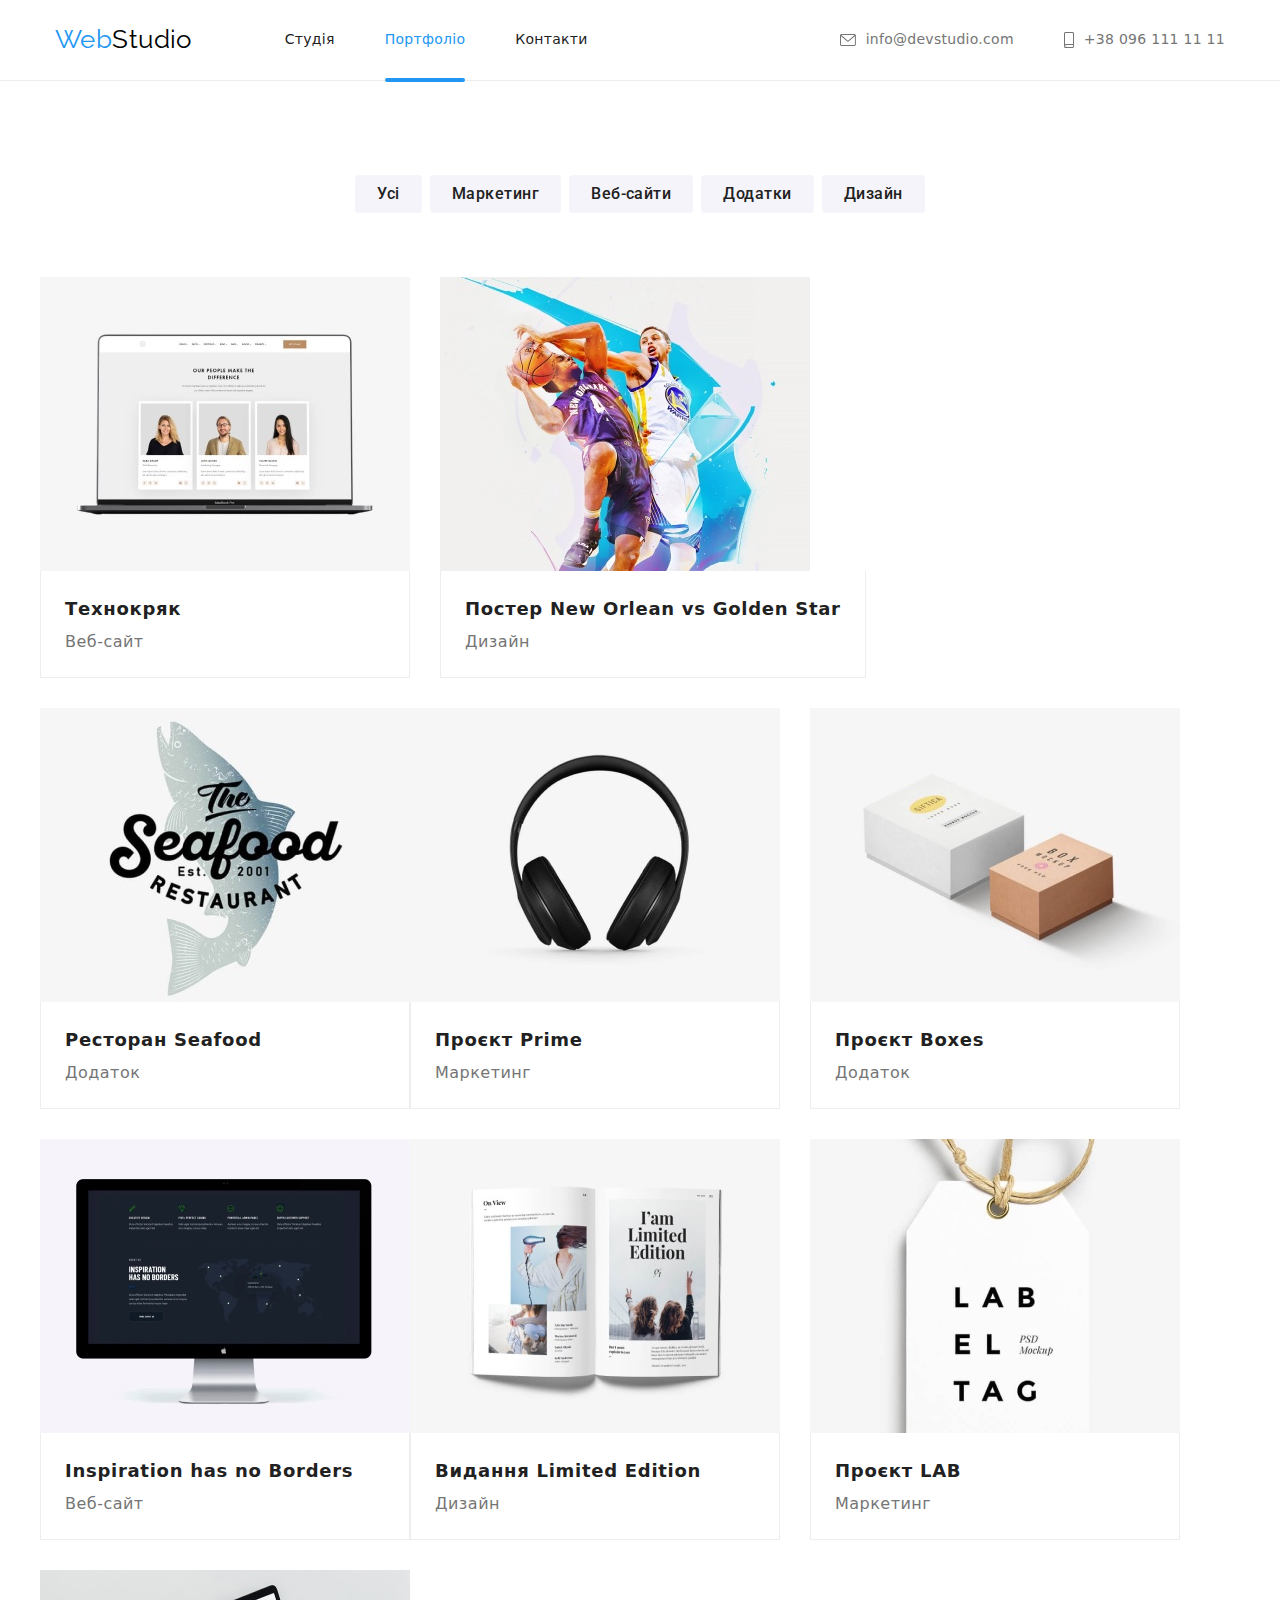
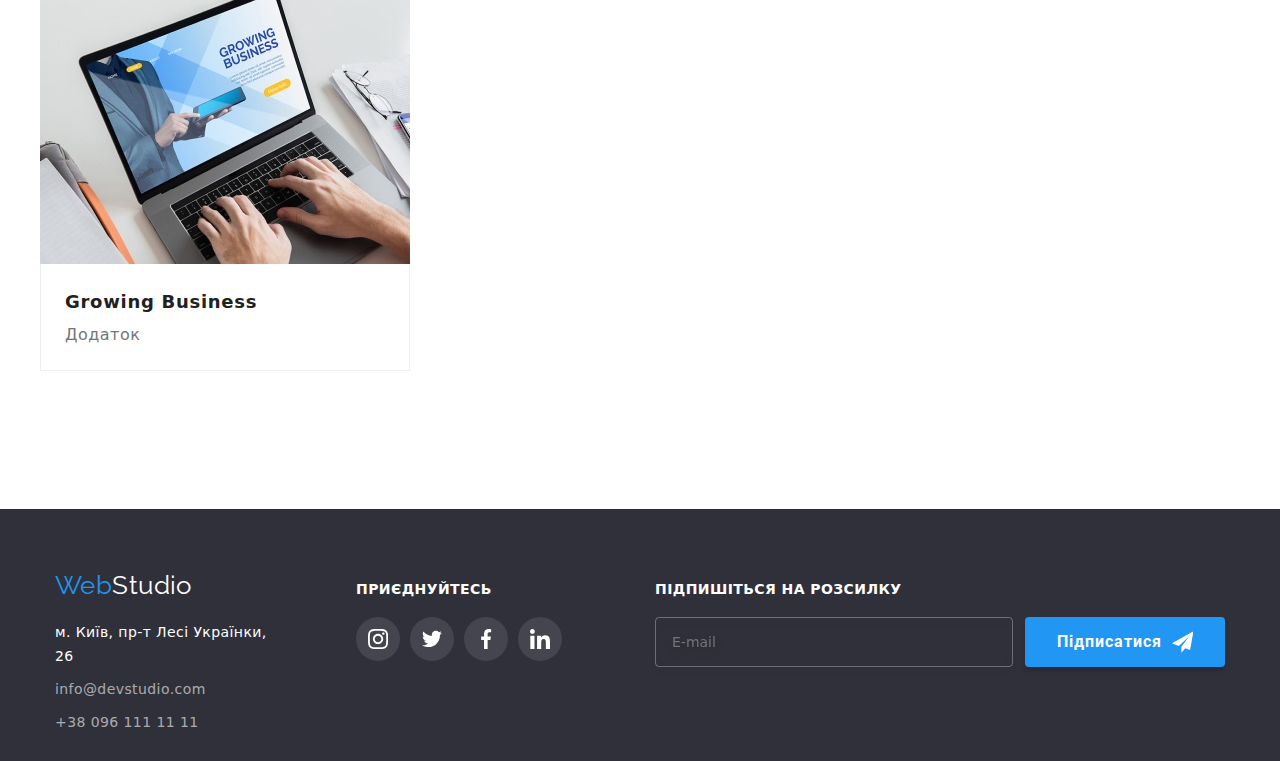
==== commit 432b0bb6: "допрацьовано" ====
--- a/portfolio.html
+++ b/portfolio.html
@@ -228,7 +228,7 @@
                     <span class="logo">Web</span><span class="logo-third">Studio</span>
                 </a>
                 <address>
-                    <ul>
+                    <ul class="footer-ul-addres">
                         <li class="li-fot"><a
                                 href="https://www.google.com/maps/place/%D0%B1%D1%83%D0%BB.+%D0%9B%D0%B5%D1%81%D0%B8+%D0%A3%D0%BA%D1%80%D0%B0%D0%B8%D0%BD%D0%BA%D0%B8,+26,+%D0%9A%D0%B8%D0%B5%D0%B2,+%D0%A3%D0%BA%D1%80%D0%B0%D0%B8%D0%BD%D0%B0,+02000/@50.4265807,30.5383858,17z/data=!3m1!4b1!4m5!3m4!1s0x40d4cf0e033ecbe9:0x57a4dffefec77da0!8m2!3d50.4265807!4d30.5383858"
                                 target="_blank" rel="noopener noreferrer" class="footer-geoadress">м. Київ, пр-т Лесі
--- a/css/main.min.css
+++ b/css/main.min.css
@@ -1 +1 @@
-p,h1,h2,h3,h4{margin:0}.img{display:block}ul{margin:0;padding-left:0}body{font-family:"Roboto",sans-serif;font-size:14px;letter-spacing:.03em;color:#757575;text-decoration:none}ul{list-style:none}section{padding-top:94px;padding-bottom:94px}.container{width:1200px;padding-left:15px;padding-right:15px;margin-left:auto;margin-right:auto}.visually__hidden{position:absolute;white-space:nowrap;width:1px;height:1px;overflow:hidden;border:0;padding:0;clip:rect(0 0 0 0);clip-path:inset(50%);margin:-1px}/*! modern-normalize v1.1.0 | MIT License | https://github.com/sindresorhus/modern-normalize */*,::before,::after{box-sizing:border-box}html{line-height:1.15;-webkit-text-size-adjust:100%;-moz-tab-size:4;tab-size:4}body{margin:0;font-family:system-ui,-apple-system,"Segoe UI",Roboto,Helvetica,Arial,sans-serif,"Apple Color Emoji","Segoe UI Emoji"}hr{height:0;color:inherit}abbr[title]{text-decoration:underline dotted}b,strong{font-weight:bolder}code,kbd,samp,pre{font-family:ui-monospace,SFMono-Regular,Consolas,"Liberation Mono",Menlo,monospace;font-size:1em}small{font-size:80%}sub,sup{font-size:75%;line-height:0;position:relative;vertical-align:baseline}sub{bottom:-0.25em}sup{top:-0.5em}table{text-indent:0;border-color:inherit}button,input,optgroup,select,textarea{font-family:inherit;font-size:100%;line-height:1.15;margin:0}button,select{text-transform:none}button,[type=button],[type=reset],[type=submit]{-webkit-appearance:button}::-moz-focus-inner{border-style:none;padding:0}:-moz-focusring{outline:1px dotted ButtonText}:-moz-ui-invalid{box-shadow:none}legend{padding:0}progress{vertical-align:baseline}::-webkit-inner-spin-button,::-webkit-outer-spin-button{height:auto}[type=search]{-webkit-appearance:textfield;outline-offset:-2px}::-webkit-search-decoration{-webkit-appearance:none}::-webkit-file-upload-button{-webkit-appearance:button;font:inherit}summary{display:list-item}.row{display:flex;align-items:center}.header-left{display:flex;align-items:center}.header{padding-top:24px;padding-bottom:25px;border-bottom:1px solid #ececec}.header-right{display:flex;justify-content:center;margin-left:auto}.header-contact:not(:last-child){margin-right:50px}.studio{text-decoration:none;margin-right:93px}.logo{color:#2196f3;font-family:Raleway;font-size:26px;line-height:1.1923076923}.logo-second{color:#000;font-family:Raleway;font-size:26px;line-height:1.1923076923}.site-nav{display:flex;margin-left:var(--typical-padding);transition:color 250ms cubic-bezier(0.4, 0, 0.2, 1)}.site-nav .link{color:#212121;letter-spacing:.02em;font-weight:500;text-decoration:none;line-height:1.14}.site-nav .link:focus,.site-nav .link:hover{color:#2196f3}.site-nav .link.current{color:#2196f3;letter-spacing:.02em;font-weight:500;text-decoration:none;line-height:1.14}.site-nav .link.current::after{content:"";position:absolute;display:block;border-bottom:4px solid #2196f3;border-radius:2px;bottom:-34px;left:0;height:4px;width:100%;color:#2196f3}.site-face{position:relative}.site-face:not(:last-child){margin-right:50px}.header-icon-mail{width:16px;height:12px;fill:#757575;margin-right:10px;transition:fill 250ms cubic-bezier(0.4, 0, 0.2, 1)}.contacts-adress:focus .header-icon-mail,.contacts-adress:hover .header-icon-mail{fill:#2196f3}.contacts-adress{width:100%;height:100%;font-weight:500;color:#757575;text-decoration:none;line-height:1.71;letter-spacing:.02em;display:flex;align-items:center;justify-content:center;transition:color 250ms cubic-bezier(0.4, 0, 0.2, 1)}.contacts-adress:hover,.contacts-adress:focus{color:#2196f3}.header-icon-phone{width:10px;height:16px;fill:#757575;margin-right:10px;transition:fill 250ms cubic-bezier(0.4, 0, 0.2, 1)}.contacts-adress:focus .header-icon-phone,.contacts-adress:hover .header-icon-phone{fill:#2196f3}.hero-main{background-color:#2f303a;max-width:1600px;padding-top:200px;padding-bottom:200px;margin-left:auto;margin-right:auto;background-image:linear-gradient(rgba(47, 48, 58, 0.4), rgba(47, 48, 58, 0.4)),url(../images/Img.jpg)}.hero{font-family:"Roboto",sans-serif;font-style:normal;color:#fff;font-weight:900;font-size:44px;line-height:1.36;text-align:center;align-items:center;letter-spacing:.06em;text-transform:uppercase;padding-bottom:30px}.hero-text{max-width:696px;height:120px;margin-left:auto;margin-right:auto}.button{font-family:"Roboto";cursor:pointer;color:#fff;background-color:#2196f3;font-weight:216px;font-size:16px;letter-spacing:.06em;align-items:center;text-align:center;line-height:2;margin:0 auto;display:block;border-style:none;box-shadow:0px 4px 4px rgba(0,0,0,.15);padding:10px 32px;border-radius:4px}.icon-in-ben{display:flex;height:120px;align-items:center;justify-content:center;background-color:#f5f4fa;margin-bottom:30px}.benefit{display:flex;padding-bottom:0}.benefit-text{color:#757575;line-height:1.71;text-decoration:none}.ben-row{display:flex;list-style:none}.ben-text{width:270px}.ben-text-two{width:270px}.ben-text-row:not(:last-child){margin-right:30px}.benefit-title{color:#212121;font-weight:700;font-size:14px;text-transform:uppercase;line-height:1.14;text-decoration:none;margin-bottom:10px}.benefit-title-item{display:none}.excellence__row{display:flex}.advantage__card:not(:last-child){margin-right:30px}.advantage__content{position:relative;z-index:-1}.advantage__text{color:#fff;font-weight:700;font-size:14px;line-height:1.1428571429;text-align:center;align-items:center;text-transform:uppercase;padding-top:27px;padding-bottom:27px}.advantage__action{height:70px;width:100%;background-color:rgba(47,48,58,.8);align-items:center;text-align:center;position:absolute;right:0;bottom:0}.excellence__title{color:#212121;font-weight:700;line-height:1.14;font-size:36px;letter-spacing:.03em;margin-bottom:50px;text-align:center}.advantage__image{display:block}.team-section{background-color:#f5f4fa}.team-row{background-color:#fff;border-radius:0px 0px 4px 4px;box-shadow:0px 1px 3px rgba(0,0,0,.12),0px 1px 1px rgba(0,0,0,.14),0px 2px 1px rgba(0,0,0,.2)}.team-row:not(:last-child){margin-right:30px}.team{color:#212121;font-weight:700;font-size:36px;line-height:1.1666666667;text-align:center;margin-bottom:50px}.team-item{display:flex;text-align:center}.team-title{color:#212121;font-weight:500;font-size:18px;line-height:2;letter-spacing:.03em;padding-bottom:10px}.team-text{color:#757575;font-size:16px;line-height:1.1875}.team-text-main{padding-top:30px;padding-bottom:30px}.team-main{display:flex;justify-content:center;margin-top:16px}.team-icon{width:44px;height:44px}.team-icon:not(:last-child){margin-right:10px}.team-link{width:100%;height:100%;border-radius:50%;display:flex;align-items:center;justify-content:center;text-decoration:none;transition:background-color 250ms cubic-bezier(0.4, 0, 0.2, 1)}.team-link:focus,.team-link:hover{background-color:#2196f3}.team-link-pic{fill:#afb1b8;transition:fill 250ms cubic-bezier(0.4, 0, 0.2, 1)}.team-link:hover .team-link-pic,.team-link:focus .team-link-pic{background-color:#2196f3;fill:#fff}.link{text-decoration:none}.clients__title{font-weight:700;font-size:36px;line-height:1.1666666667;text-align:center;color:#212121;letter-spacing:.03em;padding-bottom:50px}.clients__card{height:92px;width:170px}.clients__card:not(:last-child){margin-right:30px}.clients__link{width:100%;height:100%;display:flex;align-items:center;justify-content:center;border:1px solid #afb1b8;border-radius:4px;transition:border-color 250ms cubic-bezier(0.4, 0, 0.2, 1)}.clients__link:focus,.clients__link:hover{border-color:#2196f3}.clients__list{display:flex;justify-content:center}.clients__icon{fill:#afb1b8;transition:fill 250ms cubic-bezier(0.4, 0, 0.2, 1)}.clients__link:focus .clients__icon,.clients__link:hover .clients__icon{fill:#2196f3}.backdrop{position:fixed;top:0;left:0;width:100%;height:100%;background-color:rgba(0,0,0,.2);opacity:1;transition:opacity 250ms cubic-bezier(0.4, 0, 0.2, 1)}.backdrop.is-hidden.modal{transform:translate(-50%, -50%) scale(0.9);opacity:0}.button-modal-close{position:absolute;top:8px;right:8px;padding:0;margin:0;width:30px;height:30px;border-radius:50%;background:#fff;border:1px solid rgba(0,0,0,.1);box-shadow:none}.modal-icon-close{position:absolute;top:50%;left:50%;transform:translate(-50%, -50%);width:11px;height:11px}.modal-input{width:100%;height:40px;border:1px solid rgba(33,33,33,.2);border-radius:4px;background-color:rgba(0,0,0,0);font-size:14px;padding-left:42px}.modal-label{font-family:"Roboto";font-style:normal;font-weight:400;font-size:12px;line-height:1.1666666667;letter-spacing:.01em;color:#757575}.modal-privacy{margin-top:20px;margin-bottom:30px;display:flex;align-items:center;text-align:center}.modal-field{margin-bottom:10px}.check-text{font-size:14px;font-weight:400;line-height:1.7142857143;letter-spacing:.03em;color:#757575;display:flex;text-align:center;align-items:center}.modal-link{color:#2196f3}.check-text span{width:16px;height:15px;border:2px solid #212121;border-radius:3px;margin-right:7px;display:flex;align-items:center;justify-content:center;fill:rgba(0,0,0,0);transition:color 250ms cubic-bezier(0.4, 0, 0.2, 1)}.modal-check:checked+.check-text span{background-color:#2196f3;border-color:rgba(0,0,0,0);fill:#fff}.modal-check:focus+.check-text span{border-color:#2196f3}.modal-text{width:100%;height:120px;padding:12px 16px;border:1px solid rgba(33,33,33,.2);border-radius:4px;resize:none;margin-top:4px}.modal-text::placeholder{color:rgba(117,117,117,.5);font-family:"Roboto";font-style:normal;font-weight:400;font-size:12px;line-height:1.1666666667;letter-spacing:.01em}.modal-text:focus,.modal-text:hover{outline-color:#2196f3}.modal-icon{position:absolute;top:50%;left:10px;transform:translateY(-50%)}.modal-input:focus+.modal-icon{fill:#2196f3}.input:checked+.icon{background-image:none;fill:#fff;background-color:#2196f3}.input-wrap{position:relative;margin-top:4px}.backdrop.is-hidden{opacity:0;pointer-events:none}.modal{min-height:581px;width:528px;padding:40px;background-color:#fff;box-shadow:0px 1px 3px rgba(0,0,0,.12),0px 1px 1px rgba(0,0,0,.14),0px 2px 1px rgba(0,0,0,.2);border-radius:4px;position:absolute;top:50%;left:50%;transform:translate(-50%, -50%) scale(1);transition:transform 250ms cubic-bezier(0.4, 0, 0.2, 1),opacity 250ms cubic-bezier(0.4, 0, 0.2, 1)}.modal-input:focus,.modal-input:hover{outline-color:#2196f3}.modal-title{font-weight:700;font-size:20px;line-height:.7666666667;text-align:center;letter-spacing:.03em;color:#212121;margin-bottom:30px}.footer .container{display:flex}.footer{background-color:#2f303a;text-decoration:none;padding-top:60px;height:252px}.footer-main{display:flex;align-items:baseline}.footer-adress-main{display:flex;flex-direction:column}.logo-third{color:#fff;font-family:Raleway;font-size:26px;line-height:1.1923076923}.studio-footer{text-decoration:none}.footer-geoadress{color:#fff;text-decoration:none;font-size:14px;line-height:1.71;letter-spacing:.03;transition:color 250ms cubic-bezier(0.4, 0, 0.2, 1)}.footer-geoadress:hover,.footer-geoadress:focus{color:#2196f3}.footer-adress{text-decoration:none;font-size:14px;letter-spacing:.03;line-height:1.71;color:rgba(255,255,255,.6);transition:color 250ms cubic-bezier(0.4, 0, 0.2, 1)}.footer-adress:hover,.footer-adress:focus{color:#2196f3}address{font-style:normal;margin-top:20px}.li-fot{margin-bottom:9px}.follow{display:flex;justify-content:center;margin:0px;text-transform:uppercase;margin-top:16px}.follow-icon{fill:#fff}.follow-text{font-weight:700;font-size:14px;line-height:1.1428571429;letter-spacing:.03em;color:#fff;margin-bottom:20px;text-align:left}.follow-item{width:44px;height:44px;border-radius:50%;background-color:rgba(255,255,255,.1);display:flex}.follow-item:not(:last-child){margin-right:10px}.follow-link{width:100%;height:100%;display:flex;align-items:center;justify-content:center;border-radius:50%;transition:background-color 250ms cubic-bezier(0.4, 0, 0.2, 1)}.follow-link:focus,.follow-link:hover{background-color:#2196f3}.follow-main{display:block;margin-top:12px;margin-left:70px}.window{display:block;align-items:center;text-align:center;margin-top:12px;margin-left:93px}.window-item{display:flex;justify-content:center;margin:0px;text-transform:uppercase;margin-top:16px;color:rgba(0,0,0,0)}.window-input{width:358px;height:50px;color:rgba(255,255,255,.6);background-color:rgba(0,0,0,0);padding-left:16px;border:1px solid rgba(255,255,255,.3);filter:drop-shadow(0px 4px 4px rgba(0, 0, 0, 0.15));border-radius:4px;outline:none}.btn-window{width:200px;height:50px;display:flex;margin-left:12px;font-weight:700}.window-icon{margin-left:10px}.navigation__content{display:flex;align-items:center}.navigation__cell:not(:last-child){margin-right:8px}.navigation__row{display:flex;margin-right:auto;margin-left:auto;padding-bottom:50px}.navigation__button{cursor:pointer;font-family:"Roboto";background-color:#f5f4fa;color:#212121;font-weight:500;font-size:16px;letter-spacing:.03em;line-height:1.62;padding:6px 22px;border-radius:4px;border-style:none;transition:background-color 250ms cubic-bezier(0.4, 0, 0.2, 1),color 250ms cubic-bezier(0.4, 0, 0.2, 1),box-shadow 250ms cubic-bezier(0.4, 0, 0.2, 1)}.navigation__button:hover,.navigation__button:focus{background-color:#2196f3;color:#f5f5f5;box-shadow:0px 3px 1px rgba(0,0,0,.1),0px 1px 2px rgba(0,0,0,.08),0px 2px 2px rgba(0,0,0,.12)}.port-img{display:block}.port-img-action{display:flex;position:relative;overflow:hidden}.port-text-action{font-style:normal;font-weight:400;font-size:18px;letter-spacing:.03em;line-height:1.5555555556;color:#fff;padding:63px 24px}.port-action{display:inline-block;position:absolute;content:"";width:370px;height:100%;background-color:rgba(33,150,243,.9);transform:translateY(100%);transition:transform 250ms cubic-bezier(0.4, 0, 0.2, 1)}.port:hover .port-action,.port:focus .port-action{transform:translateY(0)}.portfolio{padding-left:0;padding-right:0}.port-back{border-left:1px solid #eee;border-right:1px solid #eee;border-bottom:1px solid #eee;padding:20px 24px}.port-row{display:flex;align-items:center;flex-wrap:wrap}.port{text-decoration:none;display:block;transition:box-shadow 250ms cubic-bezier(0.4, 0, 0.2, 1)}.port:hover,.port:focus{box-shadow:0px 1px 1px rgba(0,0,0,.12),0px 4px 4px rgba(0,0,0,.06),1px 4px 6px rgba(0,0,0,.16)}.port-item{margin-bottom:30px}.port-item:nth-child(3n){margin-right:30px;margin-left:30px}.port-link{color:#212121;font-weight:700;font-size:18px;line-height:2;letter-spacing:.06em;text-decoration:none}.port-link-text{color:#757575;font-size:16px;line-height:1.88;letter-spacing:.03em;text-decoration:none}/*# sourceMappingURL=main.min.css.map */+p,h1,h2,h3,h4{margin:0}.img{display:block}.port-item,.navigation__row,.follow,.footer-ul-addres,.clients__list,.team-main,.team-item,.excellence__row,.ben-row,.header-right,.site-nav{margin:0;padding-left:0;list-style:none}body{font-family:"Roboto",sans-serif;font-size:14px;letter-spacing:.03em;color:#757575;text-decoration:none}section{padding-top:94px;padding-bottom:94px}.container{width:1200px;padding-left:15px;padding-right:15px;margin-left:auto;margin-right:auto}.visually__hidden{position:absolute;white-space:nowrap;width:1px;height:1px;overflow:hidden;border:0;padding:0;clip:rect(0 0 0 0);clip-path:inset(50%);margin:-1px}/*! modern-normalize v1.1.0 | MIT License | https://github.com/sindresorhus/modern-normalize */*,::before,::after{box-sizing:border-box}html{line-height:1.15;-webkit-text-size-adjust:100%;-moz-tab-size:4;tab-size:4}body{margin:0;font-family:system-ui,-apple-system,"Segoe UI",Roboto,Helvetica,Arial,sans-serif,"Apple Color Emoji","Segoe UI Emoji"}hr{height:0;color:inherit}abbr[title]{text-decoration:underline dotted}b,strong{font-weight:bolder}code,kbd,samp,pre{font-family:ui-monospace,SFMono-Regular,Consolas,"Liberation Mono",Menlo,monospace;font-size:1em}small{font-size:80%}sub,sup{font-size:75%;line-height:0;position:relative;vertical-align:baseline}sub{bottom:-0.25em}sup{top:-0.5em}table{text-indent:0;border-color:inherit}button,input,optgroup,select,textarea{font-family:inherit;font-size:100%;line-height:1.15;margin:0}button,select{text-transform:none}button,[type=button],[type=reset],[type=submit]{-webkit-appearance:button}::-moz-focus-inner{border-style:none;padding:0}:-moz-focusring{outline:1px dotted ButtonText}:-moz-ui-invalid{box-shadow:none}legend{padding:0}progress{vertical-align:baseline}::-webkit-inner-spin-button,::-webkit-outer-spin-button{height:auto}[type=search]{-webkit-appearance:textfield;outline-offset:-2px}::-webkit-search-decoration{-webkit-appearance:none}::-webkit-file-upload-button{-webkit-appearance:button;font:inherit}summary{display:list-item}.row{display:flex;align-items:center}.header-left{display:flex;align-items:center}.header{padding-top:24px;padding-bottom:25px;border-bottom:1px solid #ececec}.header-right{display:flex;justify-content:center;margin-left:auto}.header-contact:not(:last-child){margin-right:50px}.studio{text-decoration:none;margin-right:93px}.logo{color:#2196f3;font-family:Raleway;font-size:26px;line-height:1.1923076923}.logo-second{color:#000;font-family:Raleway;font-size:26px;line-height:1.1923076923}.site-nav{display:flex;margin-left:var(--typical-padding);transition:color 250ms cubic-bezier(0.4, 0, 0.2, 1)}.site-nav .link{color:#212121;letter-spacing:.02em;font-weight:500;text-decoration:none;line-height:1.14}.site-nav .link:focus,.site-nav .link:hover{color:#2196f3}.site-nav .link.current{color:#2196f3;letter-spacing:.02em;font-weight:500;text-decoration:none;line-height:1.14}.site-nav .link.current::after{content:"";position:absolute;display:block;border-bottom:4px solid #2196f3;border-radius:2px;bottom:-34px;left:0;height:4px;width:100%;color:#2196f3}.site-face{position:relative}.site-face:not(:last-child){margin-right:50px}.header-icon-mail{width:16px;height:12px;fill:#757575;margin-right:10px;transition:fill 250ms cubic-bezier(0.4, 0, 0.2, 1)}.contacts-adress:focus .header-icon-mail,.contacts-adress:hover .header-icon-mail{fill:#2196f3}.contacts-adress{width:100%;height:100%;font-weight:500;color:#757575;text-decoration:none;line-height:1.71;letter-spacing:.02em;display:flex;align-items:center;justify-content:center;transition:color 250ms cubic-bezier(0.4, 0, 0.2, 1)}.contacts-adress:hover,.contacts-adress:focus{color:#2196f3}.header-icon-phone{width:10px;height:16px;fill:#757575;margin-right:10px;transition:fill 250ms cubic-bezier(0.4, 0, 0.2, 1)}.contacts-adress:focus .header-icon-phone,.contacts-adress:hover .header-icon-phone{fill:#2196f3}.hero-main{background-color:#2f303a;max-width:1600px;padding-top:200px;padding-bottom:200px;margin-left:auto;margin-right:auto;background-image:linear-gradient(rgba(47, 48, 58, 0.4), rgba(47, 48, 58, 0.4)),url(../images/Img.jpg)}.hero{font-family:"Roboto",sans-serif;font-style:normal;color:#fff;font-weight:900;font-size:44px;line-height:1.36;text-align:center;align-items:center;letter-spacing:.06em;text-transform:uppercase;padding-bottom:30px}.hero-text{max-width:696px;height:120px;margin-left:auto;margin-right:auto}.button{font-family:"Roboto";cursor:pointer;color:#fff;background-color:#2196f3;font-weight:216px;font-size:16px;letter-spacing:.06em;align-items:center;text-align:center;line-height:2;margin:0 auto;display:block;border-style:none;box-shadow:0px 4px 4px rgba(0,0,0,.15);padding:10px 32px;border-radius:4px}.icon-in-ben{display:flex;height:120px;align-items:center;justify-content:center;background-color:#f5f4fa;margin-bottom:30px}.benefit{display:flex;padding-bottom:0}.benefit-text{color:#757575;line-height:1.71;text-decoration:none}.ben-row{display:flex;list-style:none}.ben-text{width:270px}.ben-text-two{width:270px}.ben-text-row:not(:last-child){margin-right:30px}.benefit-title{color:#212121;font-weight:700;font-size:14px;text-transform:uppercase;line-height:1.14;text-decoration:none;margin-bottom:10px}.benefit-title-item{display:none}.excellence__row{display:flex}.advantage__card:not(:last-child){margin-right:30px}.advantage__content{position:relative;z-index:-1}.advantage__text{color:#fff;font-weight:700;font-size:14px;line-height:1.1428571429;text-align:center;align-items:center;text-transform:uppercase;padding-top:27px;padding-bottom:27px}.advantage__action{height:70px;width:100%;background-color:rgba(47,48,58,.8);align-items:center;text-align:center;position:absolute;right:0;bottom:0}.excellence__title{color:#212121;font-weight:700;line-height:1.14;font-size:36px;letter-spacing:.03em;margin-bottom:50px;text-align:center}.advantage__image{display:block}.team-section{background-color:#f5f4fa}.team-row{background-color:#fff;border-radius:0px 0px 4px 4px;box-shadow:0px 1px 3px rgba(0,0,0,.12),0px 1px 1px rgba(0,0,0,.14),0px 2px 1px rgba(0,0,0,.2)}.team-row:not(:last-child){margin-right:30px}.team{color:#212121;font-weight:700;font-size:36px;line-height:1.1666666667;text-align:center;margin-bottom:50px}.team-item{display:flex;text-align:center}.team-title{color:#212121;font-weight:500;font-size:18px;line-height:2;letter-spacing:.03em;padding-bottom:10px}.team-text{color:#757575;font-size:16px;line-height:1.1875}.team-text-main{padding-top:30px;padding-bottom:30px}.team-main{display:flex;justify-content:center;margin-top:16px}.team-icon{width:44px;height:44px}.team-icon:not(:last-child){margin-right:10px}.team-link{width:100%;height:100%;border-radius:50%;display:flex;align-items:center;justify-content:center;text-decoration:none;transition:background-color 250ms cubic-bezier(0.4, 0, 0.2, 1)}.team-link:focus,.team-link:hover{background-color:#2196f3}.team-link-pic{fill:#afb1b8;transition:fill 250ms cubic-bezier(0.4, 0, 0.2, 1)}.team-link:hover .team-link-pic,.team-link:focus .team-link-pic{background-color:#2196f3;fill:#fff}.link{text-decoration:none}.clients__title{font-weight:700;font-size:36px;line-height:1.1666666667;text-align:center;color:#212121;letter-spacing:.03em;padding-bottom:50px}.clients__card{height:92px;width:170px}.clients__card:not(:last-child){margin-right:30px}.clients__link{width:100%;height:100%;display:flex;align-items:center;justify-content:center;border:1px solid #afb1b8;border-radius:4px;transition:border-color 250ms cubic-bezier(0.4, 0, 0.2, 1)}.clients__link:focus,.clients__link:hover{border-color:#2196f3}.clients__list{display:flex;justify-content:center}.clients__icon{fill:#afb1b8;transition:fill 250ms cubic-bezier(0.4, 0, 0.2, 1)}.clients__link:focus .clients__icon,.clients__link:hover .clients__icon{fill:#2196f3}.backdrop{position:fixed;top:0;left:0;width:100%;height:100%;background-color:rgba(0,0,0,.2);opacity:1;transition:opacity 250ms cubic-bezier(0.4, 0, 0.2, 1)}.backdrop.is-hidden.modal{transform:translate(-50%, -50%) scale(0.9);opacity:0}.button-modal-close{position:absolute;top:8px;right:8px;padding:0;margin:0;width:30px;height:30px;border-radius:50%;background:#fff;border:1px solid rgba(0,0,0,.1);box-shadow:none}.modal-icon-close{position:absolute;top:50%;left:50%;transform:translate(-50%, -50%);width:11px;height:11px}.modal-input{width:100%;height:40px;border:1px solid rgba(33,33,33,.2);border-radius:4px;background-color:rgba(0,0,0,0);font-size:14px;padding-left:42px}.modal-label{font-family:"Roboto";font-style:normal;font-weight:400;font-size:12px;line-height:1.1666666667;letter-spacing:.01em;color:#757575}.modal-privacy{margin-top:20px;margin-bottom:30px;display:flex;align-items:center;text-align:center}.modal-field{margin-bottom:10px}.check-text{font-size:14px;font-weight:400;line-height:1.7142857143;letter-spacing:.03em;color:#757575;display:flex;text-align:center;align-items:center}.modal-link{color:#2196f3}.check-text span{width:16px;height:15px;border:2px solid #212121;border-radius:3px;margin-right:7px;display:flex;align-items:center;justify-content:center;fill:rgba(0,0,0,0);transition:color 250ms cubic-bezier(0.4, 0, 0.2, 1)}.modal-check:checked+.check-text span{background-color:#2196f3;border-color:rgba(0,0,0,0);fill:#fff}.modal-check:focus+.check-text span{border-color:#2196f3}.modal-text{width:100%;height:120px;padding:12px 16px;border:1px solid rgba(33,33,33,.2);border-radius:4px;resize:none;margin-top:4px}.modal-text::placeholder{color:rgba(117,117,117,.5);font-family:"Roboto";font-style:normal;font-weight:400;font-size:12px;line-height:1.1666666667;letter-spacing:.01em}.modal-text:focus,.modal-text:hover{outline-color:#2196f3}.modal-icon{position:absolute;top:50%;left:10px;transform:translateY(-50%)}.modal-input:focus+.modal-icon{fill:#2196f3}.input:checked+.icon{background-image:none;fill:#fff;background-color:#2196f3}.input-wrap{position:relative;margin-top:4px}.backdrop.is-hidden{opacity:0;pointer-events:none}.modal{min-height:581px;width:528px;padding:40px;background-color:#fff;box-shadow:0px 1px 3px rgba(0,0,0,.12),0px 1px 1px rgba(0,0,0,.14),0px 2px 1px rgba(0,0,0,.2);border-radius:4px;position:absolute;top:50%;left:50%;transform:translate(-50%, -50%) scale(1);transition:transform 250ms cubic-bezier(0.4, 0, 0.2, 1),opacity 250ms cubic-bezier(0.4, 0, 0.2, 1)}.modal-input:focus,.modal-input:hover{outline-color:#2196f3}.modal-title{font-weight:700;font-size:20px;line-height:.7666666667;text-align:center;letter-spacing:.03em;color:#212121;margin-bottom:30px}.footer .container{display:flex}.footer{background-color:#2f303a;text-decoration:none;padding-top:60px;height:252px}.footer-main{display:flex;align-items:baseline}.footer-adress-main{display:flex;flex-direction:column}.logo-third{color:#fff;font-family:Raleway;font-size:26px;line-height:1.1923076923}.studio-footer{text-decoration:none}.footer-geoadress{color:#fff;text-decoration:none;font-size:14px;line-height:1.71;letter-spacing:.03;transition:color 250ms cubic-bezier(0.4, 0, 0.2, 1)}.footer-geoadress:hover,.footer-geoadress:focus{color:#2196f3}.footer-adress{text-decoration:none;font-size:14px;letter-spacing:.03;line-height:1.71;color:rgba(255,255,255,.6);transition:color 250ms cubic-bezier(0.4, 0, 0.2, 1)}.footer-adress:hover,.footer-adress:focus{color:#2196f3}address{font-style:normal;margin-top:20px}.li-fot{margin-bottom:9px}.follow{display:flex;justify-content:center;margin:0px;text-transform:uppercase;margin-top:16px}.follow-icon{fill:#fff}.follow-text{font-weight:700;font-size:14px;line-height:1.1428571429;letter-spacing:.03em;color:#fff;margin-bottom:20px;text-align:left}.follow-item{width:44px;height:44px;border-radius:50%;background-color:rgba(255,255,255,.1);display:flex}.follow-item:not(:last-child){margin-right:10px}.follow-link{width:100%;height:100%;display:flex;align-items:center;justify-content:center;border-radius:50%;transition:background-color 250ms cubic-bezier(0.4, 0, 0.2, 1)}.follow-link:focus,.follow-link:hover{background-color:#2196f3}.follow-main{display:block;margin-top:12px;margin-left:70px}.window{display:block;align-items:center;text-align:center;margin-top:12px;margin-left:93px}.window-item{display:flex;justify-content:center;margin:0px;text-transform:uppercase;margin-top:16px;color:rgba(0,0,0,0)}.window-input{width:358px;height:50px;color:rgba(255,255,255,.6);background-color:rgba(0,0,0,0);padding-left:16px;border:1px solid rgba(255,255,255,.3);filter:drop-shadow(0px 4px 4px rgba(0, 0, 0, 0.15));border-radius:4px;outline:none}.btn-window{width:200px;height:50px;display:flex;margin-left:12px;font-weight:700}.window-icon{margin-left:10px}.navigation__content{display:flex;align-items:center}.navigation__cell:not(:last-child){margin-right:8px}.navigation__row{display:flex;margin-right:auto;margin-left:auto;padding-bottom:50px}.navigation__button{cursor:pointer;font-family:"Roboto";background-color:#f5f4fa;color:#212121;font-weight:500;font-size:16px;letter-spacing:.03em;line-height:1.62;padding:6px 22px;border-radius:4px;border-style:none;transition:background-color 250ms cubic-bezier(0.4, 0, 0.2, 1),color 250ms cubic-bezier(0.4, 0, 0.2, 1),box-shadow 250ms cubic-bezier(0.4, 0, 0.2, 1)}.navigation__button:hover,.navigation__button:focus{background-color:#2196f3;color:#f5f5f5;box-shadow:0px 3px 1px rgba(0,0,0,.1),0px 1px 2px rgba(0,0,0,.08),0px 2px 2px rgba(0,0,0,.12)}.port-img{display:block}.port-img-action{display:flex;position:relative;overflow:hidden}.port-text-action{font-style:normal;font-weight:400;font-size:18px;letter-spacing:.03em;line-height:1.5555555556;color:#fff;padding:63px 24px}.port-action{display:inline-block;position:absolute;content:"";width:100%;height:100%;background-color:rgba(33,150,243,.9);transform:translateY(100%);transition:transform 250ms cubic-bezier(0.4, 0, 0.2, 1)}.port:hover .port-action,.port:focus .port-action{transform:translateY(0)}.portfolio{padding-left:0;padding-right:0}.port-back{border-left:1px solid #eee;border-right:1px solid #eee;border-bottom:1px solid #eee;padding:20px 24px}.port-row{display:flex;align-items:center;flex-wrap:wrap;padding:0}.port{text-decoration:none;display:block;transition:box-shadow 250ms cubic-bezier(0.4, 0, 0.2, 1)}.port:hover,.port:focus{box-shadow:0px 1px 1px rgba(0,0,0,.12),0px 4px 4px rgba(0,0,0,.06),1px 4px 6px rgba(0,0,0,.16)}.port-item{margin-bottom:30px}.port-item:nth-child(3n){margin-right:30px;margin-left:30px}.port-link{color:#212121;font-weight:700;font-size:18px;line-height:2;letter-spacing:.04em;text-decoration:none}.port-link-text{color:#757575;font-size:16px;line-height:1.88;letter-spacing:.03em;text-decoration:none}/*# sourceMappingURL=main.min.css.map */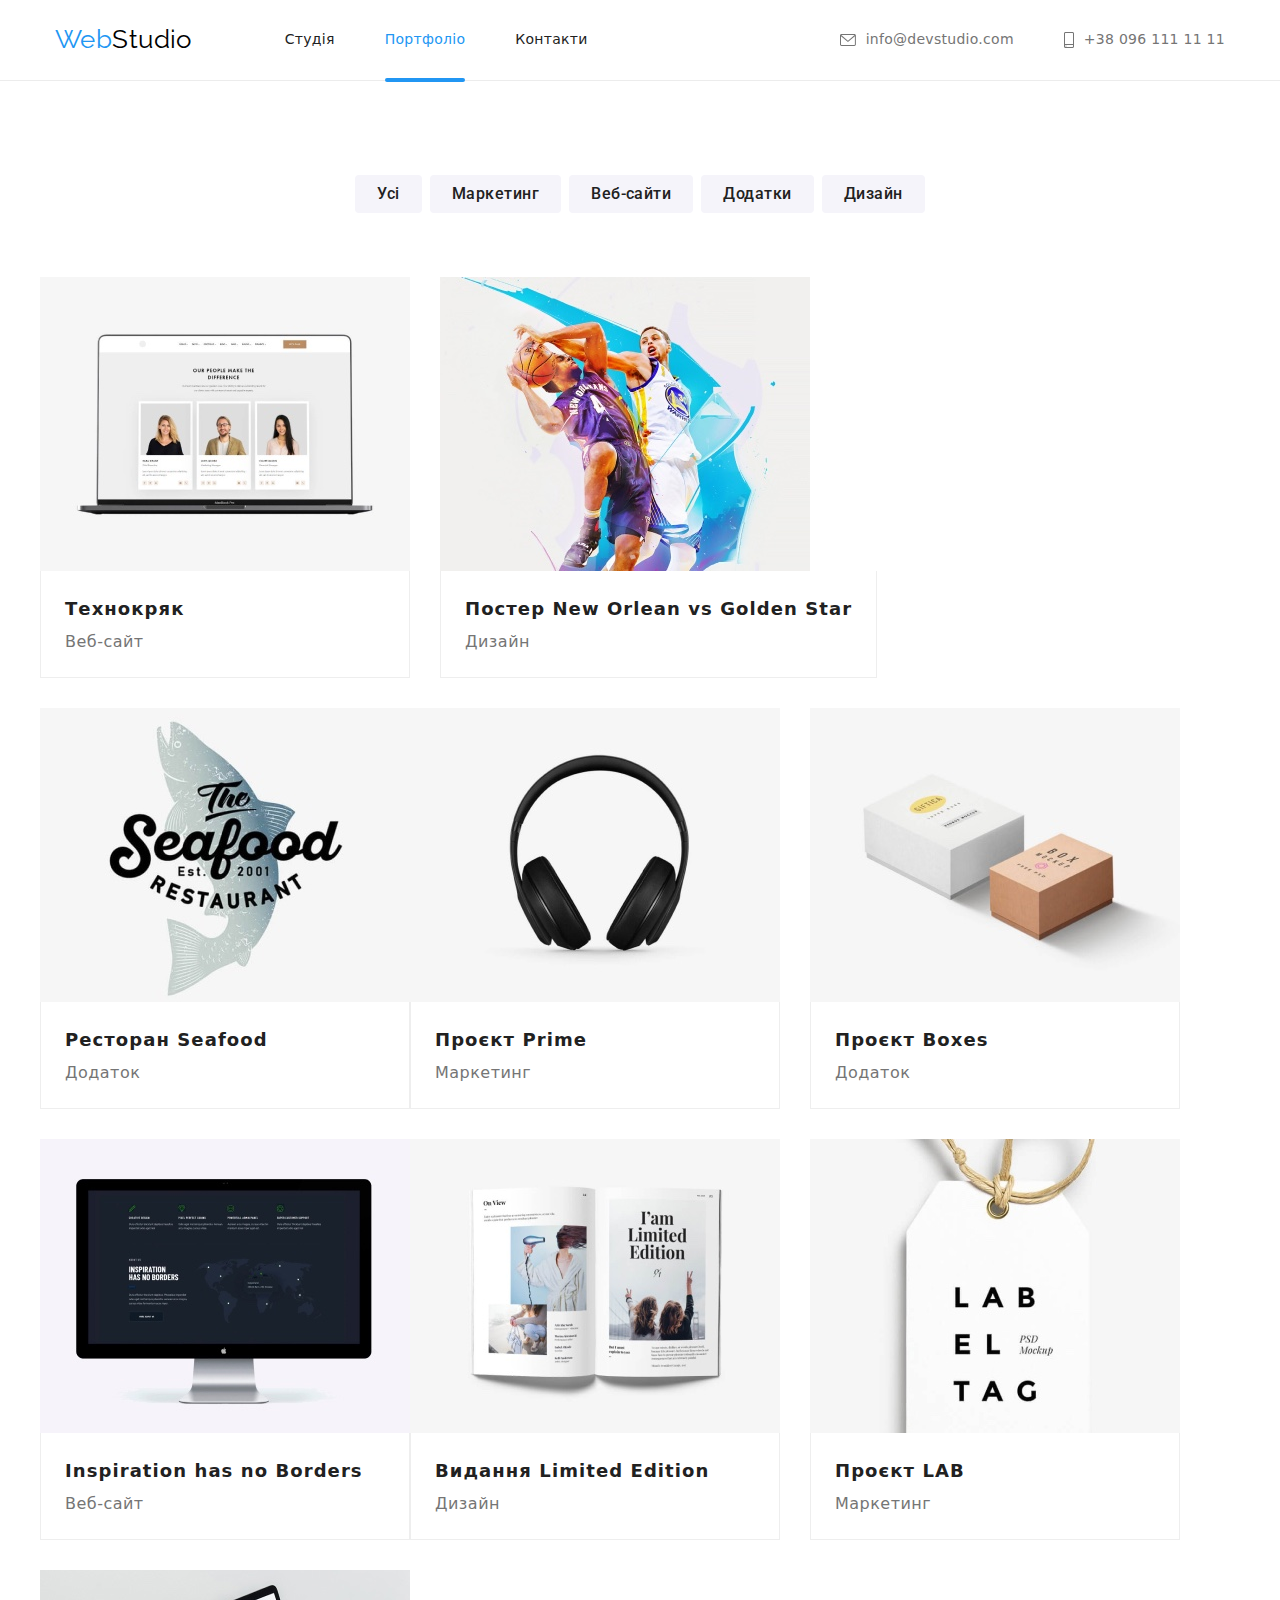
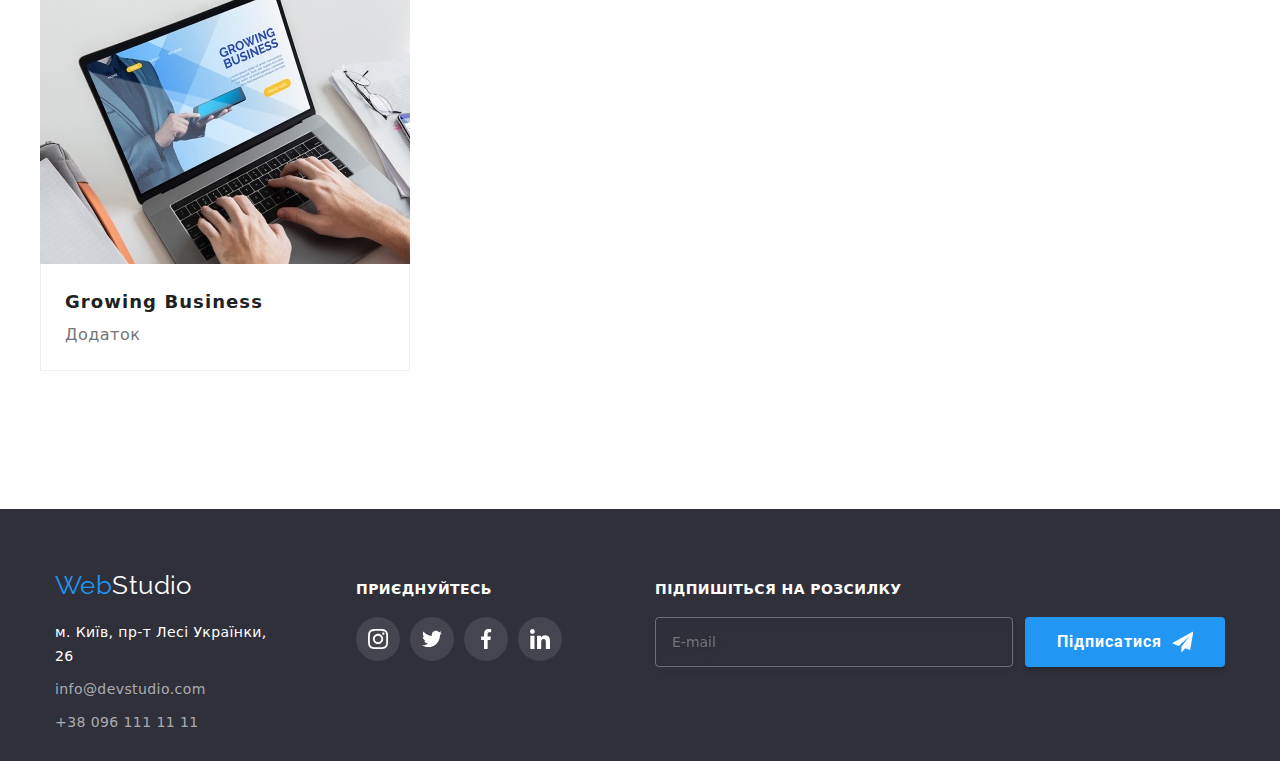
==== commit 88030047: "допрацьовано" ====
--- a/portfolio.html
+++ b/portfolio.html
@@ -10,7 +10,7 @@
     <link rel="stylesheet" href="https://cdnjs.cloudflare.com/ajax/libs/modern-normalize/1.1.0/modern-normalize.min.css" integrity="sha512-wpPYUAdjBVSE4KJnH1VR1HeZfpl1ub8YT/NKx4PuQ5NmX2tKuGu6U/JRp5y+Y8XG2tV+wKQpNHVUX03MfMFn9Q==" 
                 crossorigin="anonymous" referrerpolicy="no-referrer" />
     <link rel="stylesheet" href="./css/main.min.css">
-    <link rel="stylesheet" href="./css/styles.css"/>
+    <!-- <link rel="stylesheet" href="./css/styles.css"/> -->
 </head>
 <body>
     <header class="header">
@@ -57,163 +57,163 @@
                 </ul>
             </div>
             <div class="container portfolio">
-                <ul class="port-row"><h2 class="benefit-title-item">Перелік додатків та посилань</h2>   
-                    <li class="port-item">
-                        <a href="" class="port">
-                            <div class="port-img-action">
-                                <img class="port-img" src="./images/img-11.jpg" alt="Технокряк" width="370">
-                                <div class="port-action">
-                                    <p class="port-text-action">
+                <ul class="portfolio__list"><h2 class="benefit__title-visually">Перелік додатків та посилань</h2>   
+                    <li class="portfolio__item">
+                        <a href="" class="portfolio__link">
+                            <div class="portfolio__content">
+                                <img class="portfolio__image" src="./images/img-11.jpg" alt="Технокряк" width="370">
+                                <div class="portfolio__action">
+                                    <p class="portfolio__animation">
                                         Ресурс пропонує комплексні пропозиції з різним рівнем функціоналу та сервісів. Все це дозволить відвідувачу отримати
                                         вичерпні відомості про компанію чи приватну особу.
                                     </p>
                                 </div>
                             </div>
-                            <div class="port-back">
-                                <h3 class="port-link">Технокряк</h3>
-                                <p class="port-link-text">Веб-сайт</p>
-                            </div>
-                        </a>
-                    </li>
-                    <li class="port-item">
-                        <a href="" class="port">
-                            <div class="port-img-action">
-                                <img class="port-img" src="./images/img-2.jpg" alt="Постер" width="370">
-                                <div class="port-action">
-                                    <p class="port-text-action">
-                                        Ресурс пропонує комплексні пропозиції з різним рівнем функціоналу та сервісів. Все це дозволить відвідувачу
-                                        отримати
-                                        вичерпні відомості про компанію чи приватну особу.
-                                    </p>
-                                </div>
-                            </div>
-                            <div class="port-back">
-                                <h3 class="port-link">Постер New Orlean vs Golden Star</h3>
-                                <p class="port-link-text">Дизайн</p>
-                            </div>
-                        </a>
-                    </li>
-                    <li class="port-item">
-                        <a href="" class="port">
-                            <div class="port-img-action">
-                                <img class="port-img" src="./images/img-33.jpg" alt="Ресторан" width="370">
-                                <div class="port-action">
-                                    <p class="port-text-action">
-                                        Ресурс пропонує комплексні пропозиції з різним рівнем функціоналу та сервісів. Все це дозволить відвідувачу
-                                        отримати
-                                        вичерпні відомості про компанію чи приватну особу.
-                                    </p>
-                                </div>
-                            </div>
-                            <div class="port-back">
-                                <h3 class="port-link">Ресторан Seafood </h3>
-                                <p class="port-link-text">Додаток</p>
-                            </div>
-                        </a>
-                    </li>
-                    <li class="port-item">
-                        <a href="" class="port">
-                            <div class="port-img-action">
-                                <img class="port-img" src="./images/img-4.jpg" alt="Проєкт" width="370">
-                                <div class="port-action">
-                                    <p class="port-text-action">
-                                        Ресурс пропонує комплексні пропозиції з різним рівнем функціоналу та сервісів. Все це дозволить відвідувачу
-                                        отримати
-                                        вичерпні відомості про компанію чи приватну особу.
-                                    </p>
-                                </div>
-                            </div>
-                            <div class="port-back">
-                                <h3 class="port-link">Проєкт Prime</h3>
-                                <p class="port-link-text">Маркетинг</p>
-                            </div>
-                        </a>
-                    </li>
-                    <li class="port-item">
-                        <a href="" class="port"> 
-                            <div class="port-img-action">
-                                <img class="port-img" src="./images/img-5.jpg" alt="Проєкт" width="370">
-                                <div class="port-action">
-                                    <p class="port-text-action">
-                                        Ресурс пропонує комплексні пропозиції з різним рівнем функціоналу та сервісів. Все це дозволить відвідувачу
-                                        отримати
-                                        вичерпні відомості про компанію чи приватну особу.
-                                    </p>
-                                </div>
-                            </div>
-                            <div class="port-back">
-                                <h3 class="port-link">Проєкт Boxes</h3>
-                                <p class="port-link-text">Додаток</p>
-                            </div>
-                        </a>
-                    </li>
-                    <li class="port-item">
-                        <a href="" class="port">
-                            <div class="port-img-action">
-                                <img class="port-img" src="./images/img-6.jpg" alt="Inspiration" width="370">
-                                <div class="port-action">
-                                    <p class="port-text-action">
-                                        Ресурс пропонує комплексні пропозиції з різним рівнем функціоналу та сервісів. Все це дозволить відвідувачу
-                                        отримати
-                                        вичерпні відомості про компанію чи приватну особу.
-                                    </p>
-                                </div>
-                            </div>
-                            <div class="port-back">
-                                <h3 class="port-link">Inspiration has no Borders</h3>
-                                <p class="port-link-text">Веб-сайт</p>
-                            </div>
-                        </a>
-                    </li>
-                    <li class="port-item">
-                        <a href="" class="port">
-                            <div class="port-img-action">
-                                <img class="port-img" src="./images/img-7.jpg" alt="Видання" width="370">
-                                <div class="port-action">
-                                    <p class="port-text-action">
-                                        Ресурс пропонує комплексні пропозиції з різним рівнем функціоналу та сервісів. Все це дозволить відвідувачу
-                                        отримати
-                                        вичерпні відомості про компанію чи приватну особу.
-                                    </p>
-                                </div>
-                            </div>
-                            <div class="port-back">
-                                <h3 class="port-link">Видання Limited Edition</h3>
-                                <p class="port-link-text">Дизайн</p>
-                            </div>
-                        </a>
-                    </li>
-                    <li class="port-item"> <a href="" class="port">
-                        <div class="port-img-action">
-                            <img class="port-img" src="./images/img-8.jpg" alt="Проєкт" width="370">
-                            <div class="port-action">
-                                <p class="port-text-action">
+                            <div class="portfolio__text">
+                                <h3 class="portfolio__name">Технокряк</h3>
+                                <p class="portfolio__name-text">Веб-сайт</p>
+                            </div>
+                        </a>
+                    </li>
+                    <li class="portfolio__item">
+                        <a href="" class="portfolio__link">
+                            <div class="portfolio__content">
+                                <img class="portfolio__image" src="./images/img-2.jpg" alt="Постер" width="370">
+                                <div class="portfolio__action">
+                                    <p class="portfolio__animation">
+                                        Ресурс пропонує комплексні пропозиції з різним рівнем функціоналу та сервісів. Все це дозволить відвідувачу
+                                        отримати
+                                        вичерпні відомості про компанію чи приватну особу.
+                                    </p>
+                                </div>
+                            </div>
+                            <div class="portfolio__text">
+                                <h3 class="portfolio__name">Постер New Orlean vs Golden Star</h3>
+                                <p class="portfolio__name-text">Дизайн</p>
+                            </div>
+                        </a>
+                    </li>
+                    <li class="portfolio__item">
+                        <a href="" class="portfolio__link">
+                            <div class="portfolio__content">
+                                <img class="portfolio__image" src="./images/img-33.jpg" alt="Ресторан" width="370">
+                                <div class="portfolio__action">
+                                    <p class="portfolio__animation">
+                                        Ресурс пропонує комплексні пропозиції з різним рівнем функціоналу та сервісів. Все це дозволить відвідувачу
+                                        отримати
+                                        вичерпні відомості про компанію чи приватну особу.
+                                    </p>
+                                </div>
+                            </div>
+                            <div class="portfolio__text">
+                                <h3 class="portfolio__name">Ресторан Seafood </h3>
+                                <p class="portfolio__name-text">Додаток</p>
+                            </div>
+                        </a>
+                    </li>
+                    <li class="portfolio__item">
+                        <a href="" class="portfolio__link">
+                            <div class="portfolio__content">
+                                <img class="portfolio__image" src="./images/img-4.jpg" alt="Проєкт" width="370">
+                                <div class="portfolio__action">
+                                    <p class="portfolio__animation">
+                                        Ресурс пропонує комплексні пропозиції з різним рівнем функціоналу та сервісів. Все це дозволить відвідувачу
+                                        отримати
+                                        вичерпні відомості про компанію чи приватну особу.
+                                    </p>
+                                </div>
+                            </div>
+                            <div class="portfolio__text">
+                                <h3 class="portfolio__name">Проєкт Prime</h3>
+                                <p class="portfolio__name-text">Маркетинг</p>
+                            </div>
+                        </a>
+                    </li>
+                    <li class="portfolio__item">
+                        <a href="" class="portfolio__link"> 
+                            <div class="portfolio__content">
+                                <img class="portfolio__image" src="./images/img-5.jpg" alt="Проєкт" width="370">
+                                <div class="portfolio__action">
+                                    <p class="portfolio__animation">
+                                        Ресурс пропонує комплексні пропозиції з різним рівнем функціоналу та сервісів. Все це дозволить відвідувачу
+                                        отримати
+                                        вичерпні відомості про компанію чи приватну особу.
+                                    </p>
+                                </div>
+                            </div>
+                            <div class="portfolio__text">
+                                <h3 class="portfolio__name">Проєкт Boxes</h3>
+                                <p class="portfolio__name-text">Додаток</p>
+                            </div>
+                        </a>
+                    </li>
+                    <li class="portfolio__item">
+                        <a href="" class="portfolio__link">
+                            <div class="portfolio__content">
+                                <img class="portfolio__image" src="./images/img-6.jpg" alt="Inspiration" width="370">
+                                <div class="portfolio__action">
+                                    <p class="portfolio__animation">
+                                        Ресурс пропонує комплексні пропозиції з різним рівнем функціоналу та сервісів. Все це дозволить відвідувачу
+                                        отримати
+                                        вичерпні відомості про компанію чи приватну особу.
+                                    </p>
+                                </div>
+                            </div>
+                            <div class="portfolio__text">
+                                <h3 class="portfolio__name">Inspiration has no Borders</h3>
+                                <p class="portfolio__name-text">Веб-сайт</p>
+                            </div>
+                        </a>
+                    </li>
+                    <li class="portfolio__item">
+                        <a href="" class="portfolio__link">
+                            <div class="portfolio__content">
+                                <img class="portfolio__image" src="./images/img-7.jpg" alt="Видання" width="370">
+                                <div class="portfolio__action">
+                                    <p class="portfolio__animation">
+                                        Ресурс пропонує комплексні пропозиції з різним рівнем функціоналу та сервісів. Все це дозволить відвідувачу
+                                        отримати
+                                        вичерпні відомості про компанію чи приватну особу.
+                                    </p>
+                                </div>
+                            </div>
+                            <div class="portfolio__text">
+                                <h3 class="portfolio__name">Видання Limited Edition</h3>
+                                <p class="portfolio__name-text">Дизайн</p>
+                            </div>
+                        </a>
+                    </li>
+                    <li class="portfolio__item"> <a href="" class="portfolio__link">
+                        <div class="portfolio__content">
+                            <img class="portfolio__image" src="./images/img-8.jpg" alt="Проєкт" width="370">
+                            <div class="portfolio__action">
+                                <p class="portfolio__animation">
                                     Ресурс пропонує комплексні пропозиції з різним рівнем функціоналу та сервісів. Все це дозволить відвідувачу
                                     отримати
                                     вичерпні відомості про компанію чи приватну особу.
                                 </p>
                             </div>
                         </div>
-                        <div class="port-back">
-                            <h3 class="port-link">Проєкт LAB</h3>
-                            <p class="port-link-text">Маркетинг</p>
+                        <div class="portfolio__text">
+                            <h3 class="portfolio__name">Проєкт LAB</h3>
+                            <p class="portfolio__name-text">Маркетинг</p>
                         </div></a>
                     </li>
-                    <li class="port-item">
-                        <a href="" class="port">
-                            <div class="port-img-action">
-                                <img class="port-img" src="./images/img-9.jpg" alt="Growing" width="370">
-                                <div class="port-action">
-                                    <p class="port-text-action">
-                                        Ресурс пропонує комплексні пропозиції з різним рівнем функціоналу та сервісів. Все це дозволить відвідувачу
-                                        отримати
-                                        вичерпні відомості про компанію чи приватну особу.
-                                    </p>
-                                </div>
-                            </div>
-                            <div class="port-back">
-                                <h3 class="port-link">Growing Business</h3>
-                                <p class="port-link-text">Додаток</p>
+                    <li class="portfolio__item">
+                        <a href="" class="portfolio__link">
+                            <div class="portfolio__content">
+                                <img class="portfolio__image" src="./images/img-9.jpg" alt="Growing" width="370">
+                                <div class="portfolio__action">
+                                    <p class="portfolio__animation">
+                                        Ресурс пропонує комплексні пропозиції з різним рівнем функціоналу та сервісів. Все це дозволить відвідувачу
+                                        отримати
+                                        вичерпні відомості про компанію чи приватну особу.
+                                    </p>
+                                </div>
+                            </div>
+                            <div class="portfolio__text">
+                                <h3 class="portfolio__name">Growing Business</h3>
+                                <p class="portfolio__name-text">Додаток</p>
                             </div>
                         </a>
                     </li>  
--- a/css/main.min.css
+++ b/css/main.min.css
@@ -1 +1 @@
-p,h1,h2,h3,h4{margin:0}.img{display:block}.port-item,.navigation__row,.follow,.footer-ul-addres,.clients__list,.team-main,.team-item,.excellence__row,.ben-row,.header-right,.site-nav{margin:0;padding-left:0;list-style:none}body{font-family:"Roboto",sans-serif;font-size:14px;letter-spacing:.03em;color:#757575;text-decoration:none}section{padding-top:94px;padding-bottom:94px}.container{width:1200px;padding-left:15px;padding-right:15px;margin-left:auto;margin-right:auto}.visually__hidden{position:absolute;white-space:nowrap;width:1px;height:1px;overflow:hidden;border:0;padding:0;clip:rect(0 0 0 0);clip-path:inset(50%);margin:-1px}/*! modern-normalize v1.1.0 | MIT License | https://github.com/sindresorhus/modern-normalize */*,::before,::after{box-sizing:border-box}html{line-height:1.15;-webkit-text-size-adjust:100%;-moz-tab-size:4;tab-size:4}body{margin:0;font-family:system-ui,-apple-system,"Segoe UI",Roboto,Helvetica,Arial,sans-serif,"Apple Color Emoji","Segoe UI Emoji"}hr{height:0;color:inherit}abbr[title]{text-decoration:underline dotted}b,strong{font-weight:bolder}code,kbd,samp,pre{font-family:ui-monospace,SFMono-Regular,Consolas,"Liberation Mono",Menlo,monospace;font-size:1em}small{font-size:80%}sub,sup{font-size:75%;line-height:0;position:relative;vertical-align:baseline}sub{bottom:-0.25em}sup{top:-0.5em}table{text-indent:0;border-color:inherit}button,input,optgroup,select,textarea{font-family:inherit;font-size:100%;line-height:1.15;margin:0}button,select{text-transform:none}button,[type=button],[type=reset],[type=submit]{-webkit-appearance:button}::-moz-focus-inner{border-style:none;padding:0}:-moz-focusring{outline:1px dotted ButtonText}:-moz-ui-invalid{box-shadow:none}legend{padding:0}progress{vertical-align:baseline}::-webkit-inner-spin-button,::-webkit-outer-spin-button{height:auto}[type=search]{-webkit-appearance:textfield;outline-offset:-2px}::-webkit-search-decoration{-webkit-appearance:none}::-webkit-file-upload-button{-webkit-appearance:button;font:inherit}summary{display:list-item}.row{display:flex;align-items:center}.header-left{display:flex;align-items:center}.header{padding-top:24px;padding-bottom:25px;border-bottom:1px solid #ececec}.header-right{display:flex;justify-content:center;margin-left:auto}.header-contact:not(:last-child){margin-right:50px}.studio{text-decoration:none;margin-right:93px}.logo{color:#2196f3;font-family:Raleway;font-size:26px;line-height:1.1923076923}.logo-second{color:#000;font-family:Raleway;font-size:26px;line-height:1.1923076923}.site-nav{display:flex;margin-left:var(--typical-padding);transition:color 250ms cubic-bezier(0.4, 0, 0.2, 1)}.site-nav .link{color:#212121;letter-spacing:.02em;font-weight:500;text-decoration:none;line-height:1.14}.site-nav .link:focus,.site-nav .link:hover{color:#2196f3}.site-nav .link.current{color:#2196f3;letter-spacing:.02em;font-weight:500;text-decoration:none;line-height:1.14}.site-nav .link.current::after{content:"";position:absolute;display:block;border-bottom:4px solid #2196f3;border-radius:2px;bottom:-34px;left:0;height:4px;width:100%;color:#2196f3}.site-face{position:relative}.site-face:not(:last-child){margin-right:50px}.header-icon-mail{width:16px;height:12px;fill:#757575;margin-right:10px;transition:fill 250ms cubic-bezier(0.4, 0, 0.2, 1)}.contacts-adress:focus .header-icon-mail,.contacts-adress:hover .header-icon-mail{fill:#2196f3}.contacts-adress{width:100%;height:100%;font-weight:500;color:#757575;text-decoration:none;line-height:1.71;letter-spacing:.02em;display:flex;align-items:center;justify-content:center;transition:color 250ms cubic-bezier(0.4, 0, 0.2, 1)}.contacts-adress:hover,.contacts-adress:focus{color:#2196f3}.header-icon-phone{width:10px;height:16px;fill:#757575;margin-right:10px;transition:fill 250ms cubic-bezier(0.4, 0, 0.2, 1)}.contacts-adress:focus .header-icon-phone,.contacts-adress:hover .header-icon-phone{fill:#2196f3}.hero-main{background-color:#2f303a;max-width:1600px;padding-top:200px;padding-bottom:200px;margin-left:auto;margin-right:auto;background-image:linear-gradient(rgba(47, 48, 58, 0.4), rgba(47, 48, 58, 0.4)),url(../images/Img.jpg)}.hero{font-family:"Roboto",sans-serif;font-style:normal;color:#fff;font-weight:900;font-size:44px;line-height:1.36;text-align:center;align-items:center;letter-spacing:.06em;text-transform:uppercase;padding-bottom:30px}.hero-text{max-width:696px;height:120px;margin-left:auto;margin-right:auto}.button{font-family:"Roboto";cursor:pointer;color:#fff;background-color:#2196f3;font-weight:216px;font-size:16px;letter-spacing:.06em;align-items:center;text-align:center;line-height:2;margin:0 auto;display:block;border-style:none;box-shadow:0px 4px 4px rgba(0,0,0,.15);padding:10px 32px;border-radius:4px}.icon-in-ben{display:flex;height:120px;align-items:center;justify-content:center;background-color:#f5f4fa;margin-bottom:30px}.benefit{display:flex;padding-bottom:0}.benefit-text{color:#757575;line-height:1.71;text-decoration:none}.ben-row{display:flex;list-style:none}.ben-text{width:270px}.ben-text-two{width:270px}.ben-text-row:not(:last-child){margin-right:30px}.benefit-title{color:#212121;font-weight:700;font-size:14px;text-transform:uppercase;line-height:1.14;text-decoration:none;margin-bottom:10px}.benefit-title-item{display:none}.excellence__row{display:flex}.advantage__card:not(:last-child){margin-right:30px}.advantage__content{position:relative;z-index:-1}.advantage__text{color:#fff;font-weight:700;font-size:14px;line-height:1.1428571429;text-align:center;align-items:center;text-transform:uppercase;padding-top:27px;padding-bottom:27px}.advantage__action{height:70px;width:100%;background-color:rgba(47,48,58,.8);align-items:center;text-align:center;position:absolute;right:0;bottom:0}.excellence__title{color:#212121;font-weight:700;line-height:1.14;font-size:36px;letter-spacing:.03em;margin-bottom:50px;text-align:center}.advantage__image{display:block}.team-section{background-color:#f5f4fa}.team-row{background-color:#fff;border-radius:0px 0px 4px 4px;box-shadow:0px 1px 3px rgba(0,0,0,.12),0px 1px 1px rgba(0,0,0,.14),0px 2px 1px rgba(0,0,0,.2)}.team-row:not(:last-child){margin-right:30px}.team{color:#212121;font-weight:700;font-size:36px;line-height:1.1666666667;text-align:center;margin-bottom:50px}.team-item{display:flex;text-align:center}.team-title{color:#212121;font-weight:500;font-size:18px;line-height:2;letter-spacing:.03em;padding-bottom:10px}.team-text{color:#757575;font-size:16px;line-height:1.1875}.team-text-main{padding-top:30px;padding-bottom:30px}.team-main{display:flex;justify-content:center;margin-top:16px}.team-icon{width:44px;height:44px}.team-icon:not(:last-child){margin-right:10px}.team-link{width:100%;height:100%;border-radius:50%;display:flex;align-items:center;justify-content:center;text-decoration:none;transition:background-color 250ms cubic-bezier(0.4, 0, 0.2, 1)}.team-link:focus,.team-link:hover{background-color:#2196f3}.team-link-pic{fill:#afb1b8;transition:fill 250ms cubic-bezier(0.4, 0, 0.2, 1)}.team-link:hover .team-link-pic,.team-link:focus .team-link-pic{background-color:#2196f3;fill:#fff}.link{text-decoration:none}.clients__title{font-weight:700;font-size:36px;line-height:1.1666666667;text-align:center;color:#212121;letter-spacing:.03em;padding-bottom:50px}.clients__card{height:92px;width:170px}.clients__card:not(:last-child){margin-right:30px}.clients__link{width:100%;height:100%;display:flex;align-items:center;justify-content:center;border:1px solid #afb1b8;border-radius:4px;transition:border-color 250ms cubic-bezier(0.4, 0, 0.2, 1)}.clients__link:focus,.clients__link:hover{border-color:#2196f3}.clients__list{display:flex;justify-content:center}.clients__icon{fill:#afb1b8;transition:fill 250ms cubic-bezier(0.4, 0, 0.2, 1)}.clients__link:focus .clients__icon,.clients__link:hover .clients__icon{fill:#2196f3}.backdrop{position:fixed;top:0;left:0;width:100%;height:100%;background-color:rgba(0,0,0,.2);opacity:1;transition:opacity 250ms cubic-bezier(0.4, 0, 0.2, 1)}.backdrop.is-hidden.modal{transform:translate(-50%, -50%) scale(0.9);opacity:0}.button-modal-close{position:absolute;top:8px;right:8px;padding:0;margin:0;width:30px;height:30px;border-radius:50%;background:#fff;border:1px solid rgba(0,0,0,.1);box-shadow:none}.modal-icon-close{position:absolute;top:50%;left:50%;transform:translate(-50%, -50%);width:11px;height:11px}.modal-input{width:100%;height:40px;border:1px solid rgba(33,33,33,.2);border-radius:4px;background-color:rgba(0,0,0,0);font-size:14px;padding-left:42px}.modal-label{font-family:"Roboto";font-style:normal;font-weight:400;font-size:12px;line-height:1.1666666667;letter-spacing:.01em;color:#757575}.modal-privacy{margin-top:20px;margin-bottom:30px;display:flex;align-items:center;text-align:center}.modal-field{margin-bottom:10px}.check-text{font-size:14px;font-weight:400;line-height:1.7142857143;letter-spacing:.03em;color:#757575;display:flex;text-align:center;align-items:center}.modal-link{color:#2196f3}.check-text span{width:16px;height:15px;border:2px solid #212121;border-radius:3px;margin-right:7px;display:flex;align-items:center;justify-content:center;fill:rgba(0,0,0,0);transition:color 250ms cubic-bezier(0.4, 0, 0.2, 1)}.modal-check:checked+.check-text span{background-color:#2196f3;border-color:rgba(0,0,0,0);fill:#fff}.modal-check:focus+.check-text span{border-color:#2196f3}.modal-text{width:100%;height:120px;padding:12px 16px;border:1px solid rgba(33,33,33,.2);border-radius:4px;resize:none;margin-top:4px}.modal-text::placeholder{color:rgba(117,117,117,.5);font-family:"Roboto";font-style:normal;font-weight:400;font-size:12px;line-height:1.1666666667;letter-spacing:.01em}.modal-text:focus,.modal-text:hover{outline-color:#2196f3}.modal-icon{position:absolute;top:50%;left:10px;transform:translateY(-50%)}.modal-input:focus+.modal-icon{fill:#2196f3}.input:checked+.icon{background-image:none;fill:#fff;background-color:#2196f3}.input-wrap{position:relative;margin-top:4px}.backdrop.is-hidden{opacity:0;pointer-events:none}.modal{min-height:581px;width:528px;padding:40px;background-color:#fff;box-shadow:0px 1px 3px rgba(0,0,0,.12),0px 1px 1px rgba(0,0,0,.14),0px 2px 1px rgba(0,0,0,.2);border-radius:4px;position:absolute;top:50%;left:50%;transform:translate(-50%, -50%) scale(1);transition:transform 250ms cubic-bezier(0.4, 0, 0.2, 1),opacity 250ms cubic-bezier(0.4, 0, 0.2, 1)}.modal-input:focus,.modal-input:hover{outline-color:#2196f3}.modal-title{font-weight:700;font-size:20px;line-height:.7666666667;text-align:center;letter-spacing:.03em;color:#212121;margin-bottom:30px}.footer .container{display:flex}.footer{background-color:#2f303a;text-decoration:none;padding-top:60px;height:252px}.footer-main{display:flex;align-items:baseline}.footer-adress-main{display:flex;flex-direction:column}.logo-third{color:#fff;font-family:Raleway;font-size:26px;line-height:1.1923076923}.studio-footer{text-decoration:none}.footer-geoadress{color:#fff;text-decoration:none;font-size:14px;line-height:1.71;letter-spacing:.03;transition:color 250ms cubic-bezier(0.4, 0, 0.2, 1)}.footer-geoadress:hover,.footer-geoadress:focus{color:#2196f3}.footer-adress{text-decoration:none;font-size:14px;letter-spacing:.03;line-height:1.71;color:rgba(255,255,255,.6);transition:color 250ms cubic-bezier(0.4, 0, 0.2, 1)}.footer-adress:hover,.footer-adress:focus{color:#2196f3}address{font-style:normal;margin-top:20px}.li-fot{margin-bottom:9px}.follow{display:flex;justify-content:center;margin:0px;text-transform:uppercase;margin-top:16px}.follow-icon{fill:#fff}.follow-text{font-weight:700;font-size:14px;line-height:1.1428571429;letter-spacing:.03em;color:#fff;margin-bottom:20px;text-align:left}.follow-item{width:44px;height:44px;border-radius:50%;background-color:rgba(255,255,255,.1);display:flex}.follow-item:not(:last-child){margin-right:10px}.follow-link{width:100%;height:100%;display:flex;align-items:center;justify-content:center;border-radius:50%;transition:background-color 250ms cubic-bezier(0.4, 0, 0.2, 1)}.follow-link:focus,.follow-link:hover{background-color:#2196f3}.follow-main{display:block;margin-top:12px;margin-left:70px}.window{display:block;align-items:center;text-align:center;margin-top:12px;margin-left:93px}.window-item{display:flex;justify-content:center;margin:0px;text-transform:uppercase;margin-top:16px;color:rgba(0,0,0,0)}.window-input{width:358px;height:50px;color:rgba(255,255,255,.6);background-color:rgba(0,0,0,0);padding-left:16px;border:1px solid rgba(255,255,255,.3);filter:drop-shadow(0px 4px 4px rgba(0, 0, 0, 0.15));border-radius:4px;outline:none}.btn-window{width:200px;height:50px;display:flex;margin-left:12px;font-weight:700}.window-icon{margin-left:10px}.navigation__content{display:flex;align-items:center}.navigation__cell:not(:last-child){margin-right:8px}.navigation__row{display:flex;margin-right:auto;margin-left:auto;padding-bottom:50px}.navigation__button{cursor:pointer;font-family:"Roboto";background-color:#f5f4fa;color:#212121;font-weight:500;font-size:16px;letter-spacing:.03em;line-height:1.62;padding:6px 22px;border-radius:4px;border-style:none;transition:background-color 250ms cubic-bezier(0.4, 0, 0.2, 1),color 250ms cubic-bezier(0.4, 0, 0.2, 1),box-shadow 250ms cubic-bezier(0.4, 0, 0.2, 1)}.navigation__button:hover,.navigation__button:focus{background-color:#2196f3;color:#f5f5f5;box-shadow:0px 3px 1px rgba(0,0,0,.1),0px 1px 2px rgba(0,0,0,.08),0px 2px 2px rgba(0,0,0,.12)}.port-img{display:block}.port-img-action{display:flex;position:relative;overflow:hidden}.port-text-action{font-style:normal;font-weight:400;font-size:18px;letter-spacing:.03em;line-height:1.5555555556;color:#fff;padding:63px 24px}.port-action{display:inline-block;position:absolute;content:"";width:100%;height:100%;background-color:rgba(33,150,243,.9);transform:translateY(100%);transition:transform 250ms cubic-bezier(0.4, 0, 0.2, 1)}.port:hover .port-action,.port:focus .port-action{transform:translateY(0)}.portfolio{padding-left:0;padding-right:0}.port-back{border-left:1px solid #eee;border-right:1px solid #eee;border-bottom:1px solid #eee;padding:20px 24px}.port-row{display:flex;align-items:center;flex-wrap:wrap;padding:0}.port{text-decoration:none;display:block;transition:box-shadow 250ms cubic-bezier(0.4, 0, 0.2, 1)}.port:hover,.port:focus{box-shadow:0px 1px 1px rgba(0,0,0,.12),0px 4px 4px rgba(0,0,0,.06),1px 4px 6px rgba(0,0,0,.16)}.port-item{margin-bottom:30px}.port-item:nth-child(3n){margin-right:30px;margin-left:30px}.port-link{color:#212121;font-weight:700;font-size:18px;line-height:2;letter-spacing:.04em;text-decoration:none}.port-link-text{color:#757575;font-size:16px;line-height:1.88;letter-spacing:.03em;text-decoration:none}/*# sourceMappingURL=main.min.css.map */+p,h1,h2,h3,h4{margin:0}.img{display:block}.portfolio__item,.navigation__row,.follow,.footer-ul-addres,.clients__list,.team__social,.team__list,.advantage__list,.benefit__list,.header-right,.site-nav{margin:0;padding-left:0;list-style:none}body{font-family:"Roboto",sans-serif;font-size:14px;letter-spacing:.03em;color:#757575;text-decoration:none}section{padding-top:94px;padding-bottom:94px}.container{width:1200px;padding-left:15px;padding-right:15px;margin-left:auto;margin-right:auto}.visually__hidden{position:absolute;white-space:nowrap;width:1px;height:1px;overflow:hidden;border:0;padding:0;clip:rect(0 0 0 0);clip-path:inset(50%);margin:-1px}/*! modern-normalize v1.1.0 | MIT License | https://github.com/sindresorhus/modern-normalize */*,::before,::after{box-sizing:border-box}html{line-height:1.15;-webkit-text-size-adjust:100%;-moz-tab-size:4;tab-size:4}body{margin:0;font-family:system-ui,-apple-system,"Segoe UI",Roboto,Helvetica,Arial,sans-serif,"Apple Color Emoji","Segoe UI Emoji"}hr{height:0;color:inherit}abbr[title]{text-decoration:underline dotted}b,strong{font-weight:bolder}code,kbd,samp,pre{font-family:ui-monospace,SFMono-Regular,Consolas,"Liberation Mono",Menlo,monospace;font-size:1em}small{font-size:80%}sub,sup{font-size:75%;line-height:0;position:relative;vertical-align:baseline}sub{bottom:-0.25em}sup{top:-0.5em}table{text-indent:0;border-color:inherit}button,input,optgroup,select,textarea{font-family:inherit;font-size:100%;line-height:1.15;margin:0}button,select{text-transform:none}button,[type=button],[type=reset],[type=submit]{-webkit-appearance:button}::-moz-focus-inner{border-style:none;padding:0}:-moz-focusring{outline:1px dotted ButtonText}:-moz-ui-invalid{box-shadow:none}legend{padding:0}progress{vertical-align:baseline}::-webkit-inner-spin-button,::-webkit-outer-spin-button{height:auto}[type=search]{-webkit-appearance:textfield;outline-offset:-2px}::-webkit-search-decoration{-webkit-appearance:none}::-webkit-file-upload-button{-webkit-appearance:button;font:inherit}summary{display:list-item}.row{display:flex;align-items:center}.header-left{display:flex;align-items:center}.header{padding-top:24px;padding-bottom:25px;border-bottom:1px solid #ececec}.header-right{display:flex;justify-content:center;margin-left:auto}.header-contact:not(:last-child){margin-right:50px}.studio{text-decoration:none;margin-right:93px}.logo{color:#2196f3;font-family:Raleway;font-size:26px;line-height:1.1923076923}.logo-second{color:#000;font-family:Raleway;font-size:26px;line-height:1.1923076923}.site-nav{display:flex;margin-left:var(--typical-padding);transition:color 250ms cubic-bezier(0.4, 0, 0.2, 1)}.site-nav .link{color:#212121;letter-spacing:.02em;font-weight:500;text-decoration:none;line-height:1.14}.site-nav .link:focus,.site-nav .link:hover{color:#2196f3}.site-nav .link.current{color:#2196f3;letter-spacing:.02em;font-weight:500;text-decoration:none;line-height:1.14}.site-nav .link.current::after{content:"";position:absolute;display:block;border-bottom:4px solid #2196f3;border-radius:2px;bottom:-34px;left:0;height:4px;width:100%;color:#2196f3}.site-face{position:relative}.site-face:not(:last-child){margin-right:50px}.header-icon-mail{width:16px;height:12px;fill:#757575;margin-right:10px;transition:fill 250ms cubic-bezier(0.4, 0, 0.2, 1)}.contacts-adress:focus .header-icon-mail,.contacts-adress:hover .header-icon-mail{fill:#2196f3}.contacts-adress{width:100%;height:100%;font-weight:500;color:#757575;text-decoration:none;line-height:1.71;letter-spacing:.02em;display:flex;align-items:center;justify-content:center;transition:color 250ms cubic-bezier(0.4, 0, 0.2, 1)}.contacts-adress:hover,.contacts-adress:focus{color:#2196f3}.header-icon-phone{width:10px;height:16px;fill:#757575;margin-right:10px;transition:fill 250ms cubic-bezier(0.4, 0, 0.2, 1)}.contacts-adress:focus .header-icon-phone,.contacts-adress:hover .header-icon-phone{fill:#2196f3}.hero{background-color:#2f303a;max-width:1600px;padding-top:200px;padding-bottom:200px;margin-left:auto;margin-right:auto;background-image:linear-gradient(rgba(47, 48, 58, 0.4), rgba(47, 48, 58, 0.4)),url(../images/Img.jpg)}.hero__title{font-family:"Roboto",sans-serif;font-style:normal;color:#fff;font-weight:900;font-size:44px;line-height:1.36;text-align:center;align-items:center;letter-spacing:.06em;text-transform:uppercase;margin-bottom:30px}.button{font-family:"Roboto";cursor:pointer;color:#fff;background-color:#2196f3;font-weight:216px;font-size:16px;letter-spacing:.06em;align-items:center;text-align:center;line-height:2;margin:0 auto;display:block;border-style:none;box-shadow:0px 4px 4px rgba(0,0,0,.15);padding:10px 32px;border-radius:4px}.benefit__wrap{display:flex;height:120px;align-items:center;justify-content:center;background-color:#f5f4fa;margin-bottom:30px}.benefit{display:flex;padding-bottom:0}.benefit__text{color:#757575;line-height:1.71;text-decoration:none}.benefit__list{display:flex;list-style:none}.benefit__item{width:270px}.benefit__item:not(:last-child){margin-right:30px}.benefit__title{color:#212121;font-weight:700;font-size:14px;text-transform:uppercase;line-height:1.14;text-decoration:none;margin-bottom:10px}.benefit__title-visually{position:absolute;white-space:nowrap;width:1px;height:1px;overflow:hidden;border:0;padding:0;clip:rect(0 0 0 0);clip-path:inset(50%);margin:-1px}.advantage__list{display:flex}.advantage__item:not(:last-child){margin-right:30px}.advantage__content{position:relative;z-index:-1}.advantage__text{color:#fff;font-weight:700;font-size:14px;line-height:1.1428571429;text-align:center;align-items:center;text-transform:uppercase;padding-top:27px;padding-bottom:27px}.advantage__wrap{height:70px;width:100%;background-color:rgba(47,48,58,.8);align-items:center;text-align:center;position:absolute;right:0;bottom:0}.advantage__title{color:#212121;font-weight:700;line-height:1.14;font-size:36px;letter-spacing:.03em;margin-bottom:50px;text-align:center}.advantage__image{display:block}.team{background-color:#f5f4fa}.team__card{background-color:#fff;border-radius:0px 0px 4px 4px;box-shadow:0px 1px 3px rgba(0,0,0,.12),0px 1px 1px rgba(0,0,0,.14),0px 2px 1px rgba(0,0,0,.2)}.team__card:not(:last-child){margin-right:30px}.team__list{display:flex;text-align:center}.team__name{color:#212121;font-weight:500;font-size:18px;line-height:1.1875;letter-spacing:.03em;padding-bottom:10px}.team__text{color:#757575;font-size:16px;line-height:1.1875}.team__content{padding-top:30px;padding-bottom:30px}.team__social{display:flex;justify-content:center;margin-top:16px}.team__disk{width:44px;height:44px}.team__disk:not(:last-child){margin-right:10px}.team__link{width:100%;height:100%;border-radius:50%;display:flex;align-items:center;justify-content:center;text-decoration:none;transition:background-color 250ms cubic-bezier(0.4, 0, 0.2, 1)}.team__link:focus,.team__link:hover{background-color:#2196f3}.team__icon{fill:#afb1b8;transition:fill 250ms cubic-bezier(0.4, 0, 0.2, 1)}.team-link:hover .team__icon,.team-link:focus .team__icon{background-color:#2196f3;fill:#fff}.link{text-decoration:none}.team__image{display:block}.clients__title{font-weight:700;font-size:36px;line-height:1.1666666667;text-align:center;color:#212121;letter-spacing:.03em;padding-bottom:50px}.clients__card{height:92px;width:170px}.clients__card:not(:last-child){margin-right:30px}.clients__link{width:100%;height:100%;display:flex;align-items:center;justify-content:center;border:1px solid #afb1b8;border-radius:4px;transition:border-color 250ms cubic-bezier(0.4, 0, 0.2, 1)}.clients__link:focus,.clients__link:hover{border-color:#2196f3}.clients__list{display:flex;justify-content:center}.clients__icon{fill:#afb1b8;transition:fill 250ms cubic-bezier(0.4, 0, 0.2, 1)}.clients__link:focus .clients__icon,.clients__link:hover .clients__icon{fill:#2196f3}.backdrop{position:fixed;top:0;left:0;width:100%;height:100%;background-color:rgba(0,0,0,.2);opacity:1;transition:opacity 250ms cubic-bezier(0.4, 0, 0.2, 1)}.backdrop.is-hidden.modal{transform:translate(-50%, -50%) scale(0.9);opacity:0}.button-modal-close{position:absolute;top:8px;right:8px;padding:0;margin:0;width:30px;height:30px;border-radius:50%;background:#fff;border:1px solid rgba(0,0,0,.1);box-shadow:none}.modal-icon-close{position:absolute;top:50%;left:50%;transform:translate(-50%, -50%);width:11px;height:11px}.modal-input{width:100%;height:40px;border:1px solid rgba(33,33,33,.2);border-radius:4px;background-color:rgba(0,0,0,0);font-size:14px;padding-left:42px}.modal-label{font-family:"Roboto";font-style:normal;font-weight:400;font-size:12px;line-height:1.1666666667;letter-spacing:.01em;color:#757575}.modal-privacy{margin-top:20px;margin-bottom:30px;display:flex;align-items:center;text-align:center}.modal-field{margin-bottom:10px}.check-text{font-size:14px;font-weight:400;line-height:1.7142857143;letter-spacing:.03em;color:#757575;display:flex;text-align:center;align-items:center}.modal-link{color:#2196f3}.check-text span{width:16px;height:15px;border:2px solid #212121;border-radius:3px;margin-right:7px;display:flex;align-items:center;justify-content:center;fill:rgba(0,0,0,0);transition:color 250ms cubic-bezier(0.4, 0, 0.2, 1)}.modal-check:checked+.check-text span{background-color:#2196f3;border-color:rgba(0,0,0,0);fill:#fff}.modal-check:focus+.check-text span{border-color:#2196f3}.modal-text{width:100%;height:120px;padding:12px 16px;border:1px solid rgba(33,33,33,.2);border-radius:4px;resize:none;margin-top:4px}.modal-text::placeholder{color:rgba(117,117,117,.5);font-family:"Roboto";font-style:normal;font-weight:400;font-size:12px;line-height:1.1666666667;letter-spacing:.01em}.modal-text:focus,.modal-text:hover{outline-color:#2196f3}.modal-icon{position:absolute;top:50%;left:10px;transform:translateY(-50%)}.modal-input:focus+.modal-icon{fill:#2196f3}.input:checked+.icon{background-image:none;fill:#fff;background-color:#2196f3}.input-wrap{position:relative;margin-top:4px}.backdrop.is-hidden{opacity:0;pointer-events:none}.modal{min-height:581px;width:528px;padding:40px;background-color:#fff;box-shadow:0px 1px 3px rgba(0,0,0,.12),0px 1px 1px rgba(0,0,0,.14),0px 2px 1px rgba(0,0,0,.2);border-radius:4px;position:absolute;top:50%;left:50%;transform:translate(-50%, -50%) scale(1);transition:transform 250ms cubic-bezier(0.4, 0, 0.2, 1),opacity 250ms cubic-bezier(0.4, 0, 0.2, 1)}.modal-input:focus,.modal-input:hover{outline-color:#2196f3}.modal-title{font-weight:700;font-size:20px;line-height:.7666666667;text-align:center;letter-spacing:.03em;color:#212121;margin-bottom:30px}.footer .container{display:flex}.footer{background-color:#2f303a;text-decoration:none;padding-top:60px;height:252px}.footer-main{display:flex;align-items:baseline}.footer-adress-main{display:flex;flex-direction:column}.logo-third{color:#fff;font-family:Raleway;font-size:26px;line-height:1.1923076923}.studio-footer{text-decoration:none}.footer-geoadress{color:#fff;text-decoration:none;font-size:14px;line-height:1.71;letter-spacing:.03;transition:color 250ms cubic-bezier(0.4, 0, 0.2, 1)}.footer-geoadress:hover,.footer-geoadress:focus{color:#2196f3}.footer-adress{text-decoration:none;font-size:14px;letter-spacing:.03;line-height:1.71;color:rgba(255,255,255,.6);transition:color 250ms cubic-bezier(0.4, 0, 0.2, 1)}.footer-adress:hover,.footer-adress:focus{color:#2196f3}address{font-style:normal;margin-top:20px}.li-fot{margin-bottom:9px}.follow{display:flex;justify-content:center;margin:0px;text-transform:uppercase;margin-top:16px}.follow-icon{fill:#fff}.follow-text{font-weight:700;font-size:14px;line-height:1.1428571429;letter-spacing:.03em;color:#fff;margin-bottom:20px;text-align:left}.follow-item{width:44px;height:44px;border-radius:50%;background-color:rgba(255,255,255,.1);display:flex}.follow-item:not(:last-child){margin-right:10px}.follow-link{width:100%;height:100%;display:flex;align-items:center;justify-content:center;border-radius:50%;transition:background-color 250ms cubic-bezier(0.4, 0, 0.2, 1)}.follow-link:focus,.follow-link:hover{background-color:#2196f3}.follow-main{display:block;margin-top:12px;margin-left:70px}.window{display:block;align-items:center;text-align:center;margin-top:12px;margin-left:93px}.window-item{display:flex;justify-content:center;margin:0px;text-transform:uppercase;margin-top:16px;color:rgba(0,0,0,0)}.window-input{width:358px;height:50px;color:rgba(255,255,255,.6);background-color:rgba(0,0,0,0);padding-left:16px;border:1px solid rgba(255,255,255,.3);filter:drop-shadow(0px 4px 4px rgba(0, 0, 0, 0.15));border-radius:4px;outline:none}.btn-window{width:200px;height:50px;display:flex;margin-left:12px;font-weight:700}.window-icon{margin-left:10px}.navigation__content{display:flex;align-items:center}.navigation__cell:not(:last-child){margin-right:8px}.navigation__row{display:flex;margin-right:auto;margin-left:auto;padding-bottom:50px}.navigation__button{cursor:pointer;font-family:"Roboto";background-color:#f5f4fa;color:#212121;font-weight:500;font-size:16px;letter-spacing:.03em;line-height:1.62;padding:6px 22px;border-radius:4px;border-style:none;transition:background-color 250ms cubic-bezier(0.4, 0, 0.2, 1),color 250ms cubic-bezier(0.4, 0, 0.2, 1),box-shadow 250ms cubic-bezier(0.4, 0, 0.2, 1)}.navigation__button:hover,.navigation__button:focus{background-color:#2196f3;color:#f5f5f5;box-shadow:0px 3px 1px rgba(0,0,0,.1),0px 1px 2px rgba(0,0,0,.08),0px 2px 2px rgba(0,0,0,.12)}.portfolio__image{display:block}.portfolio__content{display:flex;position:relative;overflow:hidden}.portfolio__animation{font-style:normal;font-weight:400;font-size:18px;letter-spacing:.03em;line-height:1.5555555556;color:#fff;padding:63px 24px}.portfolio__action{display:inline-block;position:absolute;content:"";width:100%;height:100%;background-color:rgba(33,150,243,.9);transform:translateY(100%);transition:transform 250ms cubic-bezier(0.4, 0, 0.2, 1)}.portfolio__link:hover .portfolio__action,.portfolio__link:focus .portfolio__action{transform:translateY(0)}.portfolio{padding-left:0;padding-right:0}.portfolio__text{border-left:1px solid #eee;border-right:1px solid #eee;border-bottom:1px solid #eee;padding:20px 24px}.portfolio__list{display:flex;align-items:center;flex-wrap:wrap;padding:0}.portfolio__link{text-decoration:none;display:block;transition:box-shadow 250ms cubic-bezier(0.4, 0, 0.2, 1)}.portfolio__link:hover,.portfolio__link:focus{box-shadow:0px 1px 1px rgba(0,0,0,.12),0px 4px 4px rgba(0,0,0,.06),1px 4px 6px rgba(0,0,0,.16)}.portfolio__item{margin-bottom:30px}.portfolio__item:nth-child(3n){margin-right:30px;margin-left:30px}.portfolio__name{color:#212121;font-weight:700;font-size:18px;line-height:2;letter-spacing:.06em;text-decoration:none}.portfolio__name-text{color:#757575;font-size:16px;line-height:1.88;letter-spacing:.03em;text-decoration:none}/*# sourceMappingURL=main.min.css.map */